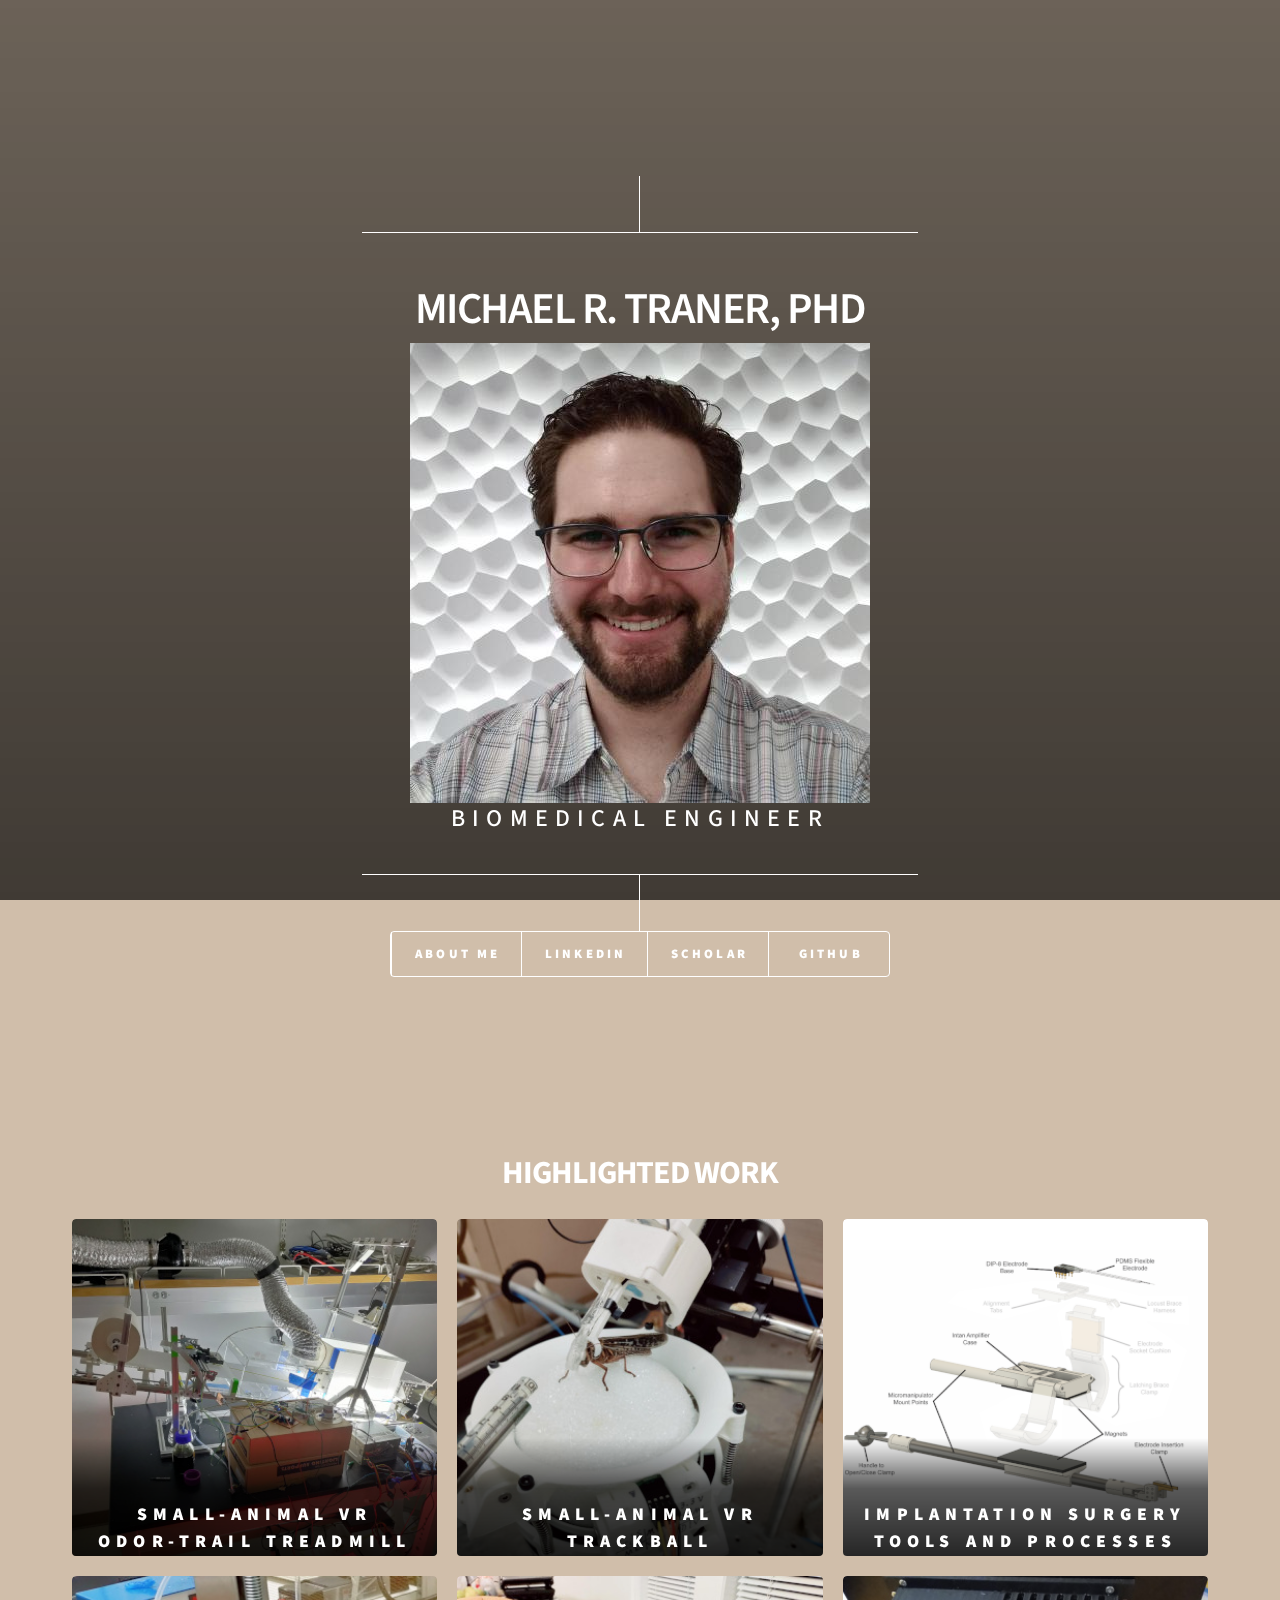
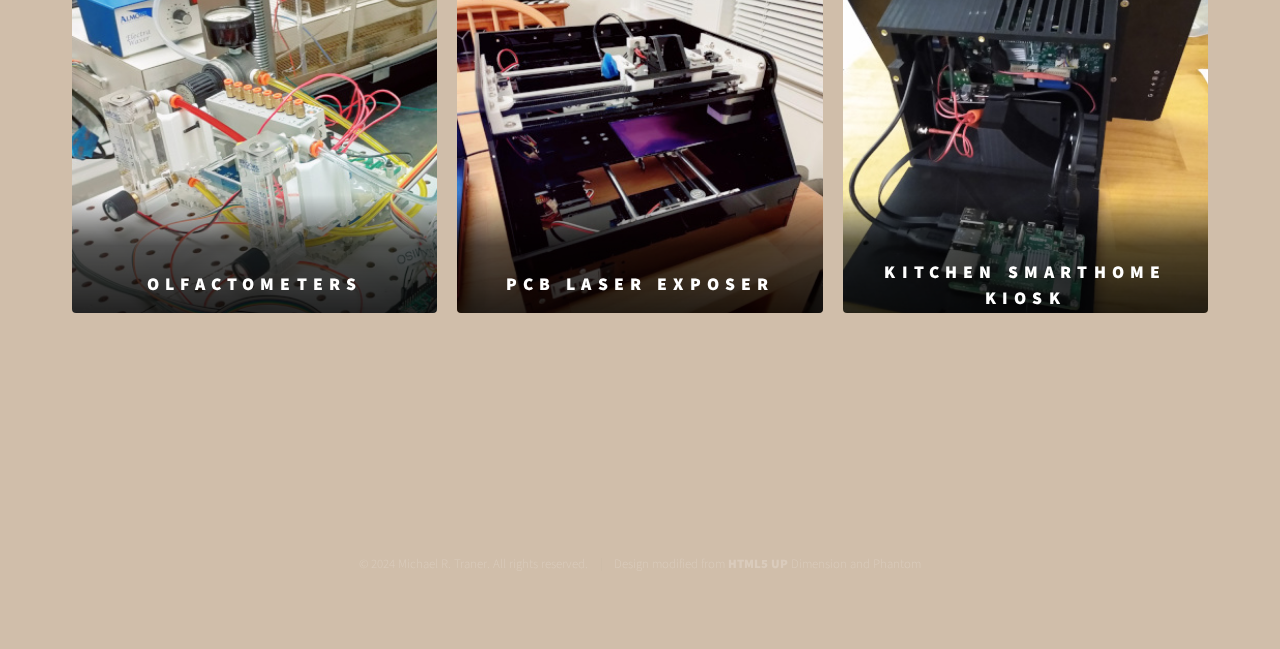
==== index.html @ 307f02fc "Rough Version of Main Site" ====
<!DOCTYPE HTML>
<!--
	Phantom by HTML5 UP
	html5up.net | @ajlkn
	Free for personal and commercial use under the CCA 3.0 license (html5up.net/license)
-->
<html>
	<head>
		<title>Michael R. Traner Portfolio</title>
		<meta charset="utf-8" />
		<meta name="viewport" content="width=device-width, initial-scale=1, user-scalable=no" />
		<link rel="stylesheet" href="assets/css/main.css" />
		<noscript><link rel="stylesheet" href="assets/css/noscript.css" /></noscript>
	</head>
	<body class="is-preload">
		<!-- Wrapper -->
			<div id="wrapper">

				<!-- Header -->
				<header id="header">
					<div class="inner">
					</div>
					<div class="content">
						<div class="inner">
							<h1>MICHAEL R. TRANER, PHD</h1>
							<img src="images/profPic.jpg" alt="" />
							<h5>BIOMEDICAL ENGINEER</h5>
						</div>
					</div>
					<nav>
						<ul>
							<li><a href="AboutMe.html"></b>About Me</a></li>
							<li><a href="https://www.linkedin.com/in/michaeltraner/">LinkedIn</a></li>
							<li><a href="https://scholar.google.com/citations?user=9Sqp7-YAAAAJ&hl=en">Scholar</a></li>
							<li><a href="https://github.com/tranermr">Github</a></li>
						</ul>
						
					</nav>
				</header>


				<!-- Main -->
					<div id="main">
						<div class="inner">

							<header>
								<h3>HIGHLIGHTED WORK</h3>
							</header>

							<section class="tiles">
								<article class="style1">
									<span class="image">
										<img src="images/treadmillIcon.jpg" alt="" />
									</span>
									<a href="generic.html">
										<h2>Small-Animal VR</h2><h2>Odor-Trail Treadmill</h2>
										<!-- <div class="content">
											<p>Sed nisl arcu euismod sit amet nisi lorem etiam dolor veroeros et feugiat.</p>
										</div> -->
									</a>
								</article>
								<article class="style1">
									<span class="image">
										<img src="images/trackballIcon.jpeg" alt="" />
									</span>
									<a href="generic.html">
										<h2>Small-Animal VR</h2><h2>Trackball</h2>
										<!-- <div class="content">
											<p>Sed nisl arcu euismod sit amet nisi lorem etiam dolor veroeros et feugiat.</p>
										</div> -->
									</a>
								</article>
								<article class="style1">
									<span class="image">
										<img src="images/minInvIcon.png" alt="" />
									</span>
									<a href="generic.html">
										<h2>Implantation Surgery Tools and Processes</h2>
										<!-- <div class="content">
											<p>Sed nisl arcu euismod sit amet nisi lorem etiam dolor veroeros et feugiat.</p>
										</div> -->
									</a>
								</article>
								<article class="style1">
									<span class="image">
										<img src="images/olfactIcon.jpg" alt="" />
									</span>
									<a href="generic.html">
										<h2>Olfactometers</h2>
										<h5> &nbsp </h5>
										<!-- <div class="content">
											<p>Sed nisl arcu euismod sit amet nisi lorem etiam dolor veroeros et feugiat.</p>
										</div> -->
									</a>
								</article>
								<article class="style1">
									<span class="image">
										<img src="images/laserExpIcon.jpeg" alt="" />
									</span>
									<a href="generic.html">
										<h2>PCB Laser Exposer</h2>
										<h5> &nbsp </h5>
										<!-- <div class="content">
											<p>Sed nisl arcu euismod sit amet nisi lorem etiam dolor veroeros et feugiat.</p>
										</div> -->
									</a>
								</article>
								<article class="style1">
									<span class="image">
										<img src="images/kioskIcon.jpg" alt="" />
									</span>
									<a href="generic.html">
										<h2>Kitchen Smarthome Kiosk</h2>
										<!-- <div class="content">
											<p>Sed nisl arcu euismod sit amet nisi lorem etiam dolor veroeros et feugiat.</p>
										</div> -->
									</a>
								</article>
							</section>
							
							<!-- <div class="content">
								<div class="inner">
									<h3>OTHER PROJECTS</h3>
								</div>
							</div>
							
							<section class="tiles">

								<article class="style1">
									<span class="image">
										<img src="images/pic07.jpg" alt="" />
									</span>
									<a href="generic.html">
										<h2>Ipsum</h2>
										<div class="content">
											<p>Sed nisl arcu euismod sit amet nisi lorem etiam dolor veroeros et feugiat.</p>
										</div>
									</a>
								</article>
								<article class="style1">
									<span class="image">
										<img src="images/pic08.jpg" alt="" />
									</span>
									<a href="generic.html">
										<h2>Dolor</h2>
										<div class="content">
											<p>Sed nisl arcu euismod sit amet nisi lorem etiam dolor veroeros et feugiat.</p>
										</div>
									</a>
								</article>
								<article class="style1">
									<span class="image">
										<img src="images/pic09.jpg" alt="" />
									</span>
									<a href="generic.html">
										<h2>Nullam</h2>
										<div class="content">
											<p>Sed nisl arcu euismod sit amet nisi lorem etiam dolor veroeros et feugiat.</p>
										</div>
									</a>
								</article>
								<article class="style1">
									<span class="image">
										<img src="images/pic10.jpg" alt="" />
									</span>
									<a href="generic.html">
										<h2>Ultricies</h2>
										<div class="content">
											<p>Sed nisl arcu euismod sit amet nisi lorem etiam dolor veroeros et feugiat.</p>
										</div>
									</a>
								</article>
								<article class="style1">
									<span class="image">
										<img src="images/pic11.jpg" alt="" />
									</span>
									<a href="generic.html">
										<h2>Dictum</h2>
										<div class="content">
											<p>Sed nisl arcu euismod sit amet nisi lorem etiam dolor veroeros et feugiat.</p>
										</div>
									</a>
								</article>
								<article class="style1">
									<span class="image">
										<img src="images/pic12.jpg" alt="" />
									</span>
									<a href="generic.html">
										<h2>Pretium</h2>
										<div class="content">
											<p>Sed nisl arcu euismod sit amet nisi lorem etiam dolor veroeros et feugiat.</p>
										</div>
									</a>
								</article>
							</section> -->
						</div>
					</div>

				<!-- Footer -->
					<footer id="footer">
						<div class="inner">
							<ul class="copyright">
								<li>&copy; 2024 Michael R. Traner. All rights reserved. </li><li>Design modified from <a href="http://html5up.net">HTML5 UP</a> Dimension and Phantom </li>
							</ul>
						</div>
					</footer>

			</div>
		
		<!-- BG -->
			<div id="bg"></div>

		<!-- Scripts -->
			<script src="assets/js/jquery.min.js"></script>
			<script src="assets/js/browser.min.js"></script>
			<script src="assets/js/breakpoints.min.js"></script>
			<script src="assets/js/util.js"></script>
			<script src="assets/js/main.js"></script>

	</body>
</html>
---- assets/css/main.css ----
@import url(fontawesome-all.min.css);
@import url("https://fonts.googleapis.com/css?family=Source+Sans+Pro:300,700,900");


/*
	Phantom by HTML5 UP
	html5up.net | @ajlkn
	Free for personal and commercial use under the CCA 3.0 license (html5up.net/license)
*/

html, body, div, span, applet, object,
iframe, h1, h2, h3, h4, h5, h6, p, blockquote,
pre, a, abbr, acronym, address, big, cite,
code, del, dfn, em, img, ins, kbd, q, s, samp,
small, strike, strong, sub, sup, tt, var, b,
u, i, center, dl, dt, dd, ol, ul, li, fieldset,
form, label, legend, table, caption, tbody,
tfoot, thead, tr, th, td, article, aside,
canvas, details, embed, figure, figcaption,
footer, header, hgroup, menu, nav, output, ruby,
section, summary, time, mark, audio, video {
	margin: 0;
	padding: 0;
	border: 0;
	font-size: 100%;
	font: inherit;
	vertical-align: baseline;}

article, aside, details, figcaption, figure,
footer, header, hgroup, menu, nav, section {
	display: block;}

body {
	line-height: 1;
}

ol, ul {
	list-style: none;
}

blockquote, q {
	quotes: none;
}

	blockquote:before, blockquote:after, q:before, q:after {
		content: '';
		content: none;
	}

table {
	border-collapse: collapse;
	border-spacing: 0;
}

body {
	-webkit-text-size-adjust: none;
}

mark {
	background-color: transparent;
	color: inherit;
}

input::-moz-focus-inner {
	border: 0;
	padding: 0;
}

input, select, textarea {
	-moz-appearance: none;
	-webkit-appearance: none;
	-ms-appearance: none;
	appearance: none;
}

/* Basic */

	@-ms-viewport {
		width: device-width;
	}

	body {
		-ms-overflow-style: scrollbar;
	}

	@media screen and (max-width: 480px) {

		html, body {
			min-width: 320px;
		}

	}

	html {
		box-sizing: border-box;
	}

	*, *:before, *:after {
		box-sizing: inherit;
	}

	body {
		/* background: #604a0a;  Select background color */
		background: #ab8b688f;  /* Select background color */
	}

		body.is-preload *, body.is-preload *:before, body.is-preload *:after {
			-moz-animation: none !important;
			-webkit-animation: none !important;
			-ms-animation: none !important;
			animation: none !important;
			-moz-transition: none !important;
			-webkit-transition: none !important;
			-ms-transition: none !important;
			transition: none !important;
		}

/* Type */

	body, input, select, textarea {
		color: #ffffff;
		font-family: "Source Sans Pro", Helvetica, sans-serif;
		font-size: 16pt;
		font-weight: 300;
		line-height: 1.75;
	}

		@media screen and (max-width: 1680px) {

			body, input, select, textarea {
				font-size: 14pt;
			}

		}

		@media screen and (max-width: 1280px) {

			body, input, select, textarea {
				font-size: 12pt;
			}

		}

	a {
		-moz-transition: border-bottom-color 0.2s ease, color 0.2s ease;
		-webkit-transition: border-bottom-color 0.2s ease, color 0.2s ease;
		-ms-transition: border-bottom-color 0.2s ease, color 0.2s ease;
		transition: border-bottom-color 0.2s ease, color 0.2s ease;
		text-decoration: none;
		color: #ffffff;
		border-bottom: dotted 1px rgba(255, 0, 0, 0);
		font-weight: 900;
	}

		a:hover {
			border-bottom-color: transparent;
			color: #ffffff !important;
		}

	strong, b {
		font-weight: 900;
	}

	em, i {
		font-style: italic;
	}

	p {
		margin: 0 0 2em 0;
	}

	h1 {
		font-size: 2.75em;
		font-weight: 600;
		line-height: 1.3;
		margin: 0 0 .1em 0;
		letter-spacing: -0.035em;
	}

		h1 a {
			color: #ffffff !important;
		}

		@media screen and (max-width: 736px) {

			h1 {
				font-size: 2em;
				margin: 0 0 1em 0;
			}

		}

		@media screen and (max-width: 360px) {

			h1 {
				font-size: 1.75em;
			}

		}



	h2 {
		font-weight: 900;
		line-height: 1.5;
		margin: 0 0 2em 0;
		text-transform: uppercase;
		letter-spacing: 0.35em;
		color: #ffffff !important;
	}

		h4 a, h5 a, h6 a {
			color: #ffffff !important;
		}

	h2 {
		font-size: 1.1em;
	}

	h3 {
		font-size: 2em;
		font-weight: 700;
		line-height: 1.3;
		margin: 1.5em 0 .75em 0;
		letter-spacing: -0.035em;
		text-align: center;
	}

	h4 {
		font-size: 2em;
		font-weight: 700;
		line-height: 1.3;
		margin: 0 0 .75em 0;
		letter-spacing: -0.035em;
		text-align: center;
	}

	h5 {
		font-weight: 500;
		line-height: 0.6;
		margin: 0 0 0em 0;
		text-transform: uppercase;
		letter-spacing: 0.30em;
		color: #ffffff !important;
		font-size: 1.5em;
		minimum-height: 
	}

	h6 {
		font-size: 0.8em;
		font-weight: 100;
		line-height: 1.5;
		margin: 0 0 2em 0;
		/* text-transform: uppercase; */
		letter-spacing: 0.35em;
		color: #ffffff52 !important;
	}

	@media screen and (max-width: 980px) {

		h1 br, h2 br, h3 br, h4 br, h5 br, h6 br {
			display: none;
		}


	}

	@media screen and (max-width: 736px) {

		h2 {
			font-size: 1em;
		}

		h3 {
			font-size: 1.2em;
		}

	}

	sub {
		font-size: 0.8em;
		position: relative;
		top: 0.5em;
	}

	sup {
		font-size: 0.8em;
		position: relative;
		top: -0.5em;
	}

	blockquote {
		border-left: solid 4px #ff0000;
		font-style: italic;
		margin: 0 0 2em 0;
		padding: 0.5em 0 0.5em 2em;
	}

	code {
		background: rgb(255, 0, 0);
		border-radius: 4px;
		border: solid 1px #ff0000;
		font-family: "Courier New", monospace;
		font-size: 0.9em;
		margin: 0 0.25em;
		padding: 0.25em 0.65em;
	}

	pre {
		-webkit-overflow-scrolling: touch;
		font-family: "Courier New", monospace;
		font-size: 0.9em;
		margin: 0 0 2em 0;
	}

		pre code {
			display: block;
			line-height: 1.75;
			padding: 1em 1.5em;
			overflow-x: auto;
		}

	hr {
		border: 0;
		border-bottom: solid 1px #ff0000;
		margin: 2em 0;
	}

		hr.major {
			margin: 3em 0;
		}

	.align-left {
		text-align: left;
	}

	.align-center {
		text-align: center;
	}

	.align-right {
		text-align: right;
	}

/* Row */

	.row {
		display: flex;
		flex-wrap: wrap;
		box-sizing: border-box;
		align-items: stretch;
	}

		.row > * {
			box-sizing: border-box;
		}

		.row.gtr-uniform > * > :last-child {
			margin-bottom: 0;
		}

		.row.aln-left {
			justify-content: flex-start;
		}

		.row.aln-center {
			justify-content: center;
		}

		.row.aln-right {
			justify-content: flex-end;
		}

		.row.aln-top {
			align-items: flex-start;
		}

		.row.aln-middle {
			align-items: center;
		}

		.row.aln-bottom {
			align-items: flex-end;
		}

		.row > .imp {
			order: -1;
		}

		.row > .col-1 {
			width: 8.33333%;
		}

		.row > .off-1 {
			margin-left: 8.33333%;
		}

		.row > .col-2 {
			width: 16.66667%;
		}

		.row > .off-2 {
			margin-left: 16.66667%;
		}

		.row > .col-3 {
			width: 25%;
		}

		.row > .off-3 {
			margin-left: 25%;
		}

		.row > .col-4 {
			width: 33.33333%;
		}

		.row > .off-4 {
			margin-left: 33.33333%;
		}

		.row > .col-5 {
			width: 41.66667%;
		}

		.row > .off-5 {
			margin-left: 41.66667%;
		}

		.row > .col-6 {
			width: 50%;
		}

		.row > .off-6 {
			margin-left: 50%;
		}

		.row > .col-7 {
			width: 58.33333%;
		}

		.row > .off-7 {
			margin-left: 58.33333%;
		}

		.row > .col-8 {
			width: 66.66667%;
		}

		.row > .off-8 {
			margin-left: 66.66667%;
		}

		.row > .col-9 {
			width: 75%;
		}

		.row > .off-9 {
			margin-left: 75%;
		}

		.row > .col-10 {
			width: 83.33333%;
		}

		.row > .off-10 {
			margin-left: 83.33333%;
		}

		.row > .col-11 {
			width: 91.66667%;
		}

		.row > .off-11 {
			margin-left: 91.66667%;
		}

		.row > .col-12 {
			width: 100%;
		}

		.row > .off-12 {
			margin-left: 100%;
		}

		.row.gtr-0 {
			margin-top: 0;
			margin-left: 0em;
		}

			.row.gtr-0 > * {
				padding: 0 0 0 0em;
			}

			.row.gtr-0.gtr-uniform {
				margin-top: 0em;
			}

				.row.gtr-0.gtr-uniform > * {
					padding-top: 0em;
				}

		.row.gtr-25 {
			margin-top: 0;
			margin-left: -0.5em;
		}

			.row.gtr-25 > * {
				padding: 0 0 0 0.5em;
			}

			.row.gtr-25.gtr-uniform {
				margin-top: -0.5em;
			}

				.row.gtr-25.gtr-uniform > * {
					padding-top: 0.5em;
				}

		.row.gtr-50 {
			margin-top: 0;
			margin-left: -1em;
		}

			.row.gtr-50 > * {
				padding: 0 0 0 1em;
			}

			.row.gtr-50.gtr-uniform {
				margin-top: -1em;
			}

				.row.gtr-50.gtr-uniform > * {
					padding-top: 1em;
				}

		.row {
			margin-top: 0;
			margin-left: -2em;
		}

			.row > * {
				padding: 0 0 0 2em;
			}

			.row.gtr-uniform {
				margin-top: -2em;
			}

				.row.gtr-uniform > * {
					padding-top: 2em;
				}

		.row.gtr-150 {
			margin-top: 0;
			margin-left: -3em;
		}

			.row.gtr-150 > * {
				padding: 0 0 0 3em;
			}

			.row.gtr-150.gtr-uniform {
				margin-top: -3em;
			}

				.row.gtr-150.gtr-uniform > * {
					padding-top: 3em;
				}

		.row.gtr-200 {
			margin-top: 0;
			margin-left: -4em;
		}

			.row.gtr-200 > * {
				padding: 0 0 0 4em;
			}

			.row.gtr-200.gtr-uniform {
				margin-top: -4em;
			}

				.row.gtr-200.gtr-uniform > * {
					padding-top: 4em;
				}

		@media screen and (max-width: 1680px) {

			.row {
				display: flex;
				flex-wrap: wrap;
				box-sizing: border-box;
				align-items: stretch;
			}

				.row > * {
					box-sizing: border-box;
				}

				.row.gtr-uniform > * > :last-child {
					margin-bottom: 0;
				}

				.row.aln-left {
					justify-content: flex-start;
				}

				.row.aln-center {
					justify-content: center;
				}

				.row.aln-right {
					justify-content: flex-end;
				}

				.row.aln-top {
					align-items: flex-start;
				}

				.row.aln-middle {
					align-items: center;
				}

				.row.aln-bottom {
					align-items: flex-end;
				}

				.row > .imp-xlarge {
					order: -1;
				}

				.row > .col-1-xlarge {
					width: 8.33333%;
				}

				.row > .off-1-xlarge {
					margin-left: 8.33333%;
				}

				.row > .col-2-xlarge {
					width: 16.66667%;
				}

				.row > .off-2-xlarge {
					margin-left: 16.66667%;
				}

				.row > .col-3-xlarge {
					width: 25%;
				}

				.row > .off-3-xlarge {
					margin-left: 25%;
				}

				.row > .col-4-xlarge {
					width: 33.33333%;
				}

				.row > .off-4-xlarge {
					margin-left: 33.33333%;
				}

				.row > .col-5-xlarge {
					width: 41.66667%;
				}

				.row > .off-5-xlarge {
					margin-left: 41.66667%;
				}

				.row > .col-6-xlarge {
					width: 50%;
				}

				.row > .off-6-xlarge {
					margin-left: 50%;
				}

				.row > .col-7-xlarge {
					width: 58.33333%;
				}

				.row > .off-7-xlarge {
					margin-left: 58.33333%;
				}

				.row > .col-8-xlarge {
					width: 66.66667%;
				}

				.row > .off-8-xlarge {
					margin-left: 66.66667%;
				}

				.row > .col-9-xlarge {
					width: 75%;
				}

				.row > .off-9-xlarge {
					margin-left: 75%;
				}

				.row > .col-10-xlarge {
					width: 83.33333%;
				}

				.row > .off-10-xlarge {
					margin-left: 83.33333%;
				}

				.row > .col-11-xlarge {
					width: 91.66667%;
				}

				.row > .off-11-xlarge {
					margin-left: 91.66667%;
				}

				.row > .col-12-xlarge {
					width: 100%;
				}

				.row > .off-12-xlarge {
					margin-left: 100%;
				}

				.row.gtr-0 {
					margin-top: 0;
					margin-left: 0em;
				}

					.row.gtr-0 > * {
						padding: 0 0 0 0em;
					}

					.row.gtr-0.gtr-uniform {
						margin-top: 0em;
					}

						.row.gtr-0.gtr-uniform > * {
							padding-top: 0em;
						}

				.row.gtr-25 {
					margin-top: 0;
					margin-left: -0.5em;
				}

					.row.gtr-25 > * {
						padding: 0 0 0 0.5em;
					}

					.row.gtr-25.gtr-uniform {
						margin-top: -0.5em;
					}

						.row.gtr-25.gtr-uniform > * {
							padding-top: 0.5em;
						}

				.row.gtr-50 {
					margin-top: 0;
					margin-left: -1em;
				}

					.row.gtr-50 > * {
						padding: 0 0 0 1em;
					}

					.row.gtr-50.gtr-uniform {
						margin-top: -1em;
					}

						.row.gtr-50.gtr-uniform > * {
							padding-top: 1em;
						}

				.row {
					margin-top: 0;
					margin-left: -2em;
				}

					.row > * {
						padding: 0 0 0 2em;
					}

					.row.gtr-uniform {
						margin-top: -2em;
					}

						.row.gtr-uniform > * {
							padding-top: 2em;
						}

				.row.gtr-150 {
					margin-top: 0;
					margin-left: -3em;
				}

					.row.gtr-150 > * {
						padding: 0 0 0 3em;
					}

					.row.gtr-150.gtr-uniform {
						margin-top: -3em;
					}

						.row.gtr-150.gtr-uniform > * {
							padding-top: 3em;
						}

				.row.gtr-200 {
					margin-top: 0;
					margin-left: -4em;
				}

					.row.gtr-200 > * {
						padding: 0 0 0 4em;
					}

					.row.gtr-200.gtr-uniform {
						margin-top: -4em;
					}

						.row.gtr-200.gtr-uniform > * {
							padding-top: 4em;
						}

		}

		@media screen and (max-width: 1280px) {

			.row {
				display: flex;
				flex-wrap: wrap;
				box-sizing: border-box;
				align-items: stretch;
			}

				.row > * {
					box-sizing: border-box;
				}

				.row.gtr-uniform > * > :last-child {
					margin-bottom: 0;
				}

				.row.aln-left {
					justify-content: flex-start;
				}

				.row.aln-center {
					justify-content: center;
				}

				.row.aln-right {
					justify-content: flex-end;
				}

				.row.aln-top {
					align-items: flex-start;
				}

				.row.aln-middle {
					align-items: center;
				}

				.row.aln-bottom {
					align-items: flex-end;
				}

				.row > .imp-large {
					order: -1;
				}

				.row > .col-1-large {
					width: 8.33333%;
				}

				.row > .off-1-large {
					margin-left: 8.33333%;
				}

				.row > .col-2-large {
					width: 16.66667%;
				}

				.row > .off-2-large {
					margin-left: 16.66667%;
				}

				.row > .col-3-large {
					width: 25%;
				}

				.row > .off-3-large {
					margin-left: 25%;
				}

				.row > .col-4-large {
					width: 33.33333%;
				}

				.row > .off-4-large {
					margin-left: 33.33333%;
				}

				.row > .col-5-large {
					width: 41.66667%;
				}

				.row > .off-5-large {
					margin-left: 41.66667%;
				}

				.row > .col-6-large {
					width: 50%;
				}

				.row > .off-6-large {
					margin-left: 50%;
				}

				.row > .col-7-large {
					width: 58.33333%;
				}

				.row > .off-7-large {
					margin-left: 58.33333%;
				}

				.row > .col-8-large {
					width: 66.66667%;
				}

				.row > .off-8-large {
					margin-left: 66.66667%;
				}

				.row > .col-9-large {
					width: 75%;
				}

				.row > .off-9-large {
					margin-left: 75%;
				}

				.row > .col-10-large {
					width: 83.33333%;
				}

				.row > .off-10-large {
					margin-left: 83.33333%;
				}

				.row > .col-11-large {
					width: 91.66667%;
				}

				.row > .off-11-large {
					margin-left: 91.66667%;
				}

				.row > .col-12-large {
					width: 100%;
				}

				.row > .off-12-large {
					margin-left: 100%;
				}

				.row.gtr-0 {
					margin-top: 0;
					margin-left: 0em;
				}

					.row.gtr-0 > * {
						padding: 0 0 0 0em;
					}

					.row.gtr-0.gtr-uniform {
						margin-top: 0em;
					}

						.row.gtr-0.gtr-uniform > * {
							padding-top: 0em;
						}

				.row.gtr-25 {
					margin-top: 0;
					margin-left: -0.5em;
				}

					.row.gtr-25 > * {
						padding: 0 0 0 0.5em;
					}

					.row.gtr-25.gtr-uniform {
						margin-top: -0.5em;
					}

						.row.gtr-25.gtr-uniform > * {
							padding-top: 0.5em;
						}

				.row.gtr-50 {
					margin-top: 0;
					margin-left: -1em;
				}

					.row.gtr-50 > * {
						padding: 0 0 0 1em;
					}

					.row.gtr-50.gtr-uniform {
						margin-top: -1em;
					}

						.row.gtr-50.gtr-uniform > * {
							padding-top: 1em;
						}

				.row {
					margin-top: 0;
					margin-left: -2em;
				}

					.row > * {
						padding: 0 0 0 2em;
					}

					.row.gtr-uniform {
						margin-top: -2em;
					}

						.row.gtr-uniform > * {
							padding-top: 2em;
						}

				.row.gtr-150 {
					margin-top: 0;
					margin-left: -3em;
				}

					.row.gtr-150 > * {
						padding: 0 0 0 3em;
					}

					.row.gtr-150.gtr-uniform {
						margin-top: -3em;
					}

						.row.gtr-150.gtr-uniform > * {
							padding-top: 3em;
						}

				.row.gtr-200 {
					margin-top: 0;
					margin-left: -4em;
				}

					.row.gtr-200 > * {
						padding: 0 0 0 4em;
					}

					.row.gtr-200.gtr-uniform {
						margin-top: -4em;
					}

						.row.gtr-200.gtr-uniform > * {
							padding-top: 4em;
						}

		}

		@media screen and (max-width: 980px) {

			.row {
				display: flex;
				flex-wrap: wrap;
				box-sizing: border-box;
				align-items: stretch;
			}

				.row > * {
					box-sizing: border-box;
				}

				.row.gtr-uniform > * > :last-child {
					margin-bottom: 0;
				}

				.row.aln-left {
					justify-content: flex-start;
				}

				.row.aln-center {
					justify-content: center;
				}

				.row.aln-right {
					justify-content: flex-end;
				}

				.row.aln-top {
					align-items: flex-start;
				}

				.row.aln-middle {
					align-items: center;
				}

				.row.aln-bottom {
					align-items: flex-end;
				}

				.row > .imp-medium {
					order: -1;
				}

				.row > .col-1-medium {
					width: 8.33333%;
				}

				.row > .off-1-medium {
					margin-left: 8.33333%;
				}

				.row > .col-2-medium {
					width: 16.66667%;
				}

				.row > .off-2-medium {
					margin-left: 16.66667%;
				}

				.row > .col-3-medium {
					width: 25%;
				}

				.row > .off-3-medium {
					margin-left: 25%;
				}

				.row > .col-4-medium {
					width: 33.33333%;
				}

				.row > .off-4-medium {
					margin-left: 33.33333%;
				}

				.row > .col-5-medium {
					width: 41.66667%;
				}

				.row > .off-5-medium {
					margin-left: 41.66667%;
				}

				.row > .col-6-medium {
					width: 50%;
				}

				.row > .off-6-medium {
					margin-left: 50%;
				}

				.row > .col-7-medium {
					width: 58.33333%;
				}

				.row > .off-7-medium {
					margin-left: 58.33333%;
				}

				.row > .col-8-medium {
					width: 66.66667%;
				}

				.row > .off-8-medium {
					margin-left: 66.66667%;
				}

				.row > .col-9-medium {
					width: 75%;
				}

				.row > .off-9-medium {
					margin-left: 75%;
				}

				.row > .col-10-medium {
					width: 83.33333%;
				}

				.row > .off-10-medium {
					margin-left: 83.33333%;
				}

				.row > .col-11-medium {
					width: 91.66667%;
				}

				.row > .off-11-medium {
					margin-left: 91.66667%;
				}

				.row > .col-12-medium {
					width: 100%;
				}

				.row > .off-12-medium {
					margin-left: 100%;
				}

				.row.gtr-0 {
					margin-top: 0;
					margin-left: 0em;
				}

					.row.gtr-0 > * {
						padding: 0 0 0 0em;
					}

					.row.gtr-0.gtr-uniform {
						margin-top: 0em;
					}

						.row.gtr-0.gtr-uniform > * {
							padding-top: 0em;
						}

				.row.gtr-25 {
					margin-top: 0;
					margin-left: -0.375em;
				}

					.row.gtr-25 > * {
						padding: 0 0 0 0.375em;
					}

					.row.gtr-25.gtr-uniform {
						margin-top: -0.375em;
					}

						.row.gtr-25.gtr-uniform > * {
							padding-top: 0.375em;
						}

				.row.gtr-50 {
					margin-top: 0;
					margin-left: -0.75em;
				}

					.row.gtr-50 > * {
						padding: 0 0 0 0.75em;
					}

					.row.gtr-50.gtr-uniform {
						margin-top: -0.75em;
					}

						.row.gtr-50.gtr-uniform > * {
							padding-top: 0.75em;
						}

				.row {
					margin-top: 0;
					margin-left: -1.5em;
				}

					.row > * {
						padding: 0 0 0 1.5em;
					}

					.row.gtr-uniform {
						margin-top: -1.5em;
					}

						.row.gtr-uniform > * {
							padding-top: 1.5em;
						}

				.row.gtr-150 {
					margin-top: 0;
					margin-left: -2.25em;
				}

					.row.gtr-150 > * {
						padding: 0 0 0 2.25em;
					}

					.row.gtr-150.gtr-uniform {
						margin-top: -2.25em;
					}

						.row.gtr-150.gtr-uniform > * {
							padding-top: 2.25em;
						}

				.row.gtr-200 {
					margin-top: 0;
					margin-left: -3em;
				}

					.row.gtr-200 > * {
						padding: 0 0 0 3em;
					}

					.row.gtr-200.gtr-uniform {
						margin-top: -3em;
					}

						.row.gtr-200.gtr-uniform > * {
							padding-top: 3em;
						}

		}

		@media screen and (max-width: 736px) {

			.row {
				display: flex;
				flex-wrap: wrap;
				box-sizing: border-box;
				align-items: stretch;
			}

				.row > * {
					box-sizing: border-box;
				}

				.row.gtr-uniform > * > :last-child {
					margin-bottom: 0;
				}

				.row.aln-left {
					justify-content: flex-start;
				}

				.row.aln-center {
					justify-content: center;
				}

				.row.aln-right {
					justify-content: flex-end;
				}

				.row.aln-top {
					align-items: flex-start;
				}

				.row.aln-middle {
					align-items: center;
				}

				.row.aln-bottom {
					align-items: flex-end;
				}

				.row > .imp-small {
					order: -1;
				}

				.row > .col-1-small {
					width: 8.33333%;
				}

				.row > .off-1-small {
					margin-left: 8.33333%;
				}

				.row > .col-2-small {
					width: 16.66667%;
				}

				.row > .off-2-small {
					margin-left: 16.66667%;
				}

				.row > .col-3-small {
					width: 25%;
				}

				.row > .off-3-small {
					margin-left: 25%;
				}

				.row > .col-4-small {
					width: 33.33333%;
				}

				.row > .off-4-small {
					margin-left: 33.33333%;
				}

				.row > .col-5-small {
					width: 41.66667%;
				}

				.row > .off-5-small {
					margin-left: 41.66667%;
				}

				.row > .col-6-small {
					width: 50%;
				}

				.row > .off-6-small {
					margin-left: 50%;
				}

				.row > .col-7-small {
					width: 58.33333%;
				}

				.row > .off-7-small {
					margin-left: 58.33333%;
				}

				.row > .col-8-small {
					width: 66.66667%;
				}

				.row > .off-8-small {
					margin-left: 66.66667%;
				}

				.row > .col-9-small {
					width: 75%;
				}

				.row > .off-9-small {
					margin-left: 75%;
				}

				.row > .col-10-small {
					width: 83.33333%;
				}

				.row > .off-10-small {
					margin-left: 83.33333%;
				}

				.row > .col-11-small {
					width: 91.66667%;
				}

				.row > .off-11-small {
					margin-left: 91.66667%;
				}

				.row > .col-12-small {
					width: 100%;
				}

				.row > .off-12-small {
					margin-left: 100%;
				}

				.row.gtr-0 {
					margin-top: 0;
					margin-left: 0em;
				}

					.row.gtr-0 > * {
						padding: 0 0 0 0em;
					}

					.row.gtr-0.gtr-uniform {
						margin-top: 0em;
					}

						.row.gtr-0.gtr-uniform > * {
							padding-top: 0em;
						}

				.row.gtr-25 {
					margin-top: 0;
					margin-left: -0.25em;
				}

					.row.gtr-25 > * {
						padding: 0 0 0 0.25em;
					}

					.row.gtr-25.gtr-uniform {
						margin-top: -0.25em;
					}

						.row.gtr-25.gtr-uniform > * {
							padding-top: 0.25em;
						}

				.row.gtr-50 {
					margin-top: 0;
					margin-left: -0.5em;
				}

					.row.gtr-50 > * {
						padding: 0 0 0 0.5em;
					}

					.row.gtr-50.gtr-uniform {
						margin-top: -0.5em;
					}

						.row.gtr-50.gtr-uniform > * {
							padding-top: 0.5em;
						}

				.row {
					margin-top: 0;
					margin-left: -1em;
				}

					.row > * {
						padding: 0 0 0 1em;
					}

					.row.gtr-uniform {
						margin-top: -1em;
					}

						.row.gtr-uniform > * {
							padding-top: 1em;
						}

				.row.gtr-150 {
					margin-top: 0;
					margin-left: -1.5em;
				}

					.row.gtr-150 > * {
						padding: 0 0 0 1.5em;
					}

					.row.gtr-150.gtr-uniform {
						margin-top: -1.5em;
					}

						.row.gtr-150.gtr-uniform > * {
							padding-top: 1.5em;
						}

				.row.gtr-200 {
					margin-top: 0;
					margin-left: -2em;
				}

					.row.gtr-200 > * {
						padding: 0 0 0 2em;
					}

					.row.gtr-200.gtr-uniform {
						margin-top: -2em;
					}

						.row.gtr-200.gtr-uniform > * {
							padding-top: 2em;
						}

		}

		@media screen and (max-width: 480px) {

			.row {
				display: flex;
				flex-wrap: wrap;
				box-sizing: border-box;
				align-items: stretch;
			}

				.row > * {
					box-sizing: border-box;
				}

				.row.gtr-uniform > * > :last-child {
					margin-bottom: 0;
				}

				.row.aln-left {
					justify-content: flex-start;
				}

				.row.aln-center {
					justify-content: center;
				}

				.row.aln-right {
					justify-content: flex-end;
				}

				.row.aln-top {
					align-items: flex-start;
				}

				.row.aln-middle {
					align-items: center;
				}

				.row.aln-bottom {
					align-items: flex-end;
				}

				.row > .imp-xsmall {
					order: -1;
				}

				.row > .col-1-xsmall {
					width: 8.33333%;
				}

				.row > .off-1-xsmall {
					margin-left: 8.33333%;
				}

				.row > .col-2-xsmall {
					width: 16.66667%;
				}

				.row > .off-2-xsmall {
					margin-left: 16.66667%;
				}

				.row > .col-3-xsmall {
					width: 25%;
				}

				.row > .off-3-xsmall {
					margin-left: 25%;
				}

				.row > .col-4-xsmall {
					width: 33.33333%;
				}

				.row > .off-4-xsmall {
					margin-left: 33.33333%;
				}

				.row > .col-5-xsmall {
					width: 41.66667%;
				}

				.row > .off-5-xsmall {
					margin-left: 41.66667%;
				}

				.row > .col-6-xsmall {
					width: 50%;
				}

				.row > .off-6-xsmall {
					margin-left: 50%;
				}

				.row > .col-7-xsmall {
					width: 58.33333%;
				}

				.row > .off-7-xsmall {
					margin-left: 58.33333%;
				}

				.row > .col-8-xsmall {
					width: 66.66667%;
				}

				.row > .off-8-xsmall {
					margin-left: 66.66667%;
				}

				.row > .col-9-xsmall {
					width: 75%;
				}

				.row > .off-9-xsmall {
					margin-left: 75%;
				}

				.row > .col-10-xsmall {
					width: 83.33333%;
				}

				.row > .off-10-xsmall {
					margin-left: 83.33333%;
				}

				.row > .col-11-xsmall {
					width: 91.66667%;
				}

				.row > .off-11-xsmall {
					margin-left: 91.66667%;
				}

				.row > .col-12-xsmall {
					width: 100%;
				}

				.row > .off-12-xsmall {
					margin-left: 100%;
				}

				.row.gtr-0 {
					margin-top: 0;
					margin-left: 0em;
				}

					.row.gtr-0 > * {
						padding: 0 0 0 0em;
					}

					.row.gtr-0.gtr-uniform {
						margin-top: 0em;
					}

						.row.gtr-0.gtr-uniform > * {
							padding-top: 0em;
						}

				.row.gtr-25 {
					margin-top: 0;
					margin-left: -0.25em;
				}

					.row.gtr-25 > * {
						padding: 0 0 0 0.25em;
					}

					.row.gtr-25.gtr-uniform {
						margin-top: -0.25em;
					}

						.row.gtr-25.gtr-uniform > * {
							padding-top: 0.25em;
						}

				.row.gtr-50 {
					margin-top: 0;
					margin-left: -0.5em;
				}

					.row.gtr-50 > * {
						padding: 0 0 0 0.5em;
					}

					.row.gtr-50.gtr-uniform {
						margin-top: -0.5em;
					}

						.row.gtr-50.gtr-uniform > * {
							padding-top: 0.5em;
						}

				.row {
					margin-top: 0;
					margin-left: -1em;
				}

					.row > * {
						padding: 0 0 0 1em;
					}

					.row.gtr-uniform {
						margin-top: -1em;
					}

						.row.gtr-uniform > * {
							padding-top: 1em;
						}

				.row.gtr-150 {
					margin-top: 0;
					margin-left: -1.5em;
				}

					.row.gtr-150 > * {
						padding: 0 0 0 1.5em;
					}

					.row.gtr-150.gtr-uniform {
						margin-top: -1.5em;
					}

						.row.gtr-150.gtr-uniform > * {
							padding-top: 1.5em;
						}

				.row.gtr-200 {
					margin-top: 0;
					margin-left: -2em;
				}

					.row.gtr-200 > * {
						padding: 0 0 0 2em;
					}

					.row.gtr-200.gtr-uniform {
						margin-top: -2em;
					}

						.row.gtr-200.gtr-uniform > * {
							padding-top: 2em;
						}

		}

/* Section/Article */

	section.special, article.special {
		text-align: center;
	}

	header p {
		margin-top: -1em;
	}

	@media screen and (max-width: 736px) {

		header p {
			margin-top: 0;
		}

	}

/* Icon */

	.icon {
		text-decoration: none;
		border-bottom: none;
		position: relative;
	}

		.icon:before {
			-moz-osx-font-smoothing: grayscale;
			-webkit-font-smoothing: antialiased;
			display: inline-block;
			font-style: normal;
			font-variant: normal;
			text-rendering: auto;
			line-height: 1;
			text-transform: none !important;
			font-family: 'Font Awesome 5 Free';
			font-weight: 400;
		}

		.icon > .label {
			display: none;
		}

		.icon:before {
			line-height: inherit;
		}

		.icon.solid:before {
			font-weight: 900;
		}

		.icon.brands:before {
			font-family: 'Font Awesome 5 Brands';
		}

		.icon.style2 {
			-moz-transition: background-color 0.2s ease-in-out, color 0.2s ease-in-out, border-color 0.2s ease-in-out;
			-webkit-transition: background-color 0.2s ease-in-out, color 0.2s ease-in-out, border-color 0.2s ease-in-out;
			-ms-transition: background-color 0.2s ease-in-out, color 0.2s ease-in-out, border-color 0.2s ease-in-out;
			transition: background-color 0.2s ease-in-out, color 0.2s ease-in-out, border-color 0.2s ease-in-out;
			background-color: transparent;
			border: solid 1px #c9c9c9;
			border-radius: 4px;
			width: 2.65em;
			height: 2.65em;
			display: inline-block;
			text-align: center;
			line-height: 2.65em;
			color: inherit;
		}

			.icon.style2:before {
				font-size: 1.1em;
			}

			.icon.style2:hover {
				color: #f2849e;
				border-color: #f2849e;
			}

			.icon.style2:active {
				background-color: rgba(242, 132, 158, 0.1);
			}

/* List */

	ol {
		list-style: decimal;
		margin: 0 0 2em 0;
		padding-left: 1.25em;
	}

		ol li {
			padding-left: 0.25em;
		}

	ul {
		list-style: disc;
		margin: 0 0 2em 0;
		padding-left: 1em;
	}

		ul li {
			padding-left: 0.5em;
		}

		ul.alt {
			list-style: none;
			padding-left: 0;
		}

			ul.alt li {
				border-top: solid 1px #c9c9c9;
				padding: 0.5em 0;
			}

				ul.alt li:first-child {
					border-top: 0;
					padding-top: 0;
				}

	dl {
		margin: 0 0 2em 0;
	}

		dl dt {
			display: block;
			font-weight: 500;
			margin: 0 0 1em 0;
		}

		dl dd {
			margin-left: 2em;
		}

/* Actions */

	ul.actions {
		display: -moz-flex;
		display: -webkit-flex;
		display: -ms-flex;
		display: flex;
		cursor: default;
		list-style: none;
		margin-left: -1em;
		padding-left: 0;
	}

		ul.actions li {
			padding: 0 0 0 1em;
			vertical-align: middle;
		}

		ul.actions.special {
			-moz-justify-content: center;
			-webkit-justify-content: center;
			-ms-justify-content: center;
			justify-content: center;
			width: 100%;
			margin-left: 0;
		}

			ul.actions.special li:first-child {
				padding-left: 0;
			}

		ul.actions.stacked {
			-moz-flex-direction: column;
			-webkit-flex-direction: column;
			-ms-flex-direction: column;
			flex-direction: column;
			margin-left: 0;
		}

			ul.actions.stacked li {
				padding: 1.3em 0 0 0;
			}

				ul.actions.stacked li:first-child {
					padding-top: 0;
				}

		ul.actions.fit {
			width: calc(100% + 1em);
		}

			ul.actions.fit li {
				-moz-flex-grow: 1;
				-webkit-flex-grow: 1;
				-ms-flex-grow: 1;
				flex-grow: 1;
				-moz-flex-shrink: 1;
				-webkit-flex-shrink: 1;
				-ms-flex-shrink: 1;
				flex-shrink: 1;
				width: 100%;
			}

				ul.actions.fit li > * {
					width: 100%;
				}

			ul.actions.fit.stacked {
				width: 100%;
			}

		@media screen and (max-width: 480px) {

			ul.actions:not(.fixed) {
				-moz-flex-direction: column;
				-webkit-flex-direction: column;
				-ms-flex-direction: column;
				flex-direction: column;
				margin-left: 0;
				width: 100% !important;
			}

				ul.actions:not(.fixed) li {
					-moz-flex-grow: 1;
					-webkit-flex-grow: 1;
					-ms-flex-grow: 1;
					flex-grow: 1;
					-moz-flex-shrink: 1;
					-webkit-flex-shrink: 1;
					-ms-flex-shrink: 1;
					flex-shrink: 1;
					padding: 1em 0 0 0;
					text-align: center;
					width: 100%;
				}

					ul.actions:not(.fixed) li > * {
						width: 100%;
					}

					ul.actions:not(.fixed) li:first-child {
						padding-top: 0;
					}

					ul.actions:not(.fixed) li input[type="submit"],
					ul.actions:not(.fixed) li input[type="reset"],
					ul.actions:not(.fixed) li input[type="button"],
					ul.actions:not(.fixed) li button,
					ul.actions:not(.fixed) li .button {
						width: 100%;
					}

						ul.actions:not(.fixed) li input[type="submit"].icon:before,
						ul.actions:not(.fixed) li input[type="reset"].icon:before,
						ul.actions:not(.fixed) li input[type="button"].icon:before,
						ul.actions:not(.fixed) li button.icon:before,
						ul.actions:not(.fixed) li .button.icon:before {
							margin-left: -0.5rem;
						}

		}

/* Icons */

	ul.icons {
		cursor: default;
		list-style: none;
		padding-left: 0;
		margin: -1em 0 2em -1em;
	}

		ul.icons li {
			display: inline-block;
			padding: 1em 0 0 1em;
		}

/* Form */

	form {
		margin: 0 0 2em 0;
		overflow-x: hidden;
	}

		form > :last-child {
			margin-bottom: 0;
		}

		form > .fields {
			display: -moz-flex;
			display: -webkit-flex;
			display: -ms-flex;
			display: flex;
			-moz-flex-wrap: wrap;
			-webkit-flex-wrap: wrap;
			-ms-flex-wrap: wrap;
			flex-wrap: wrap;
			width: calc(100% + 3em);
			margin: -1.5em 0 2em -1.5em;
		}

			form > .fields > .field {
				-moz-flex-grow: 0;
				-webkit-flex-grow: 0;
				-ms-flex-grow: 0;
				flex-grow: 0;
				-moz-flex-shrink: 0;
				-webkit-flex-shrink: 0;
				-ms-flex-shrink: 0;
				flex-shrink: 0;
				padding: 1.5em 0 0 1.5em;
				width: calc(100% - 1.5em);
			}

				form > .fields > .field.half {
					width: calc(50% - 0.75em);
				}

				form > .fields > .field.third {
					width: calc(100%/3 - 0.5em);
				}

				form > .fields > .field.quarter {
					width: calc(25% - 0.375em);
				}

		@media screen and (max-width: 480px) {

			form > .fields {
				width: calc(100% + 3em);
				margin: -1.5em 0 2em -1.5em;
			}

				form > .fields > .field {
					padding: 1.5em 0 0 1.5em;
					width: calc(100% - 1.5em);
				}

					form > .fields > .field.half {
						width: calc(100% - 1.5em);
					}

					form > .fields > .field.third {
						width: calc(100% - 1.5em);
					}

					form > .fields > .field.quarter {
						width: calc(100% - 1.5em);
					}

		}

	label {
		display: block;
		font-size: 0.9em;
		font-weight: 900;
		margin: 0 0 1em 0;
	}

	input[type="text"],
	input[type="password"],
	input[type="email"],
	input[type="tel"],
	select,
	textarea {
		-moz-appearance: none;
		-webkit-appearance: none;
		-ms-appearance: none;
		appearance: none;
		background-color: transparent;
		border: none;
		border-radius: 0;
		border-bottom: solid 1px #c9c9c9;
		color: inherit;
		display: block;
		outline: 0;
		padding: 0;
		text-decoration: none;
		width: 100%;
	}

		input[type="text"]:invalid,
		input[type="password"]:invalid,
		input[type="email"]:invalid,
		input[type="tel"]:invalid,
		select:invalid,
		textarea:invalid {
			box-shadow: none;
		}

		input[type="text"]:focus,
		input[type="password"]:focus,
		input[type="email"]:focus,
		input[type="tel"]:focus,
		select:focus,
		textarea:focus {
			border-bottom-color: #f2849e;
			box-shadow: inset 0 -1px 0 0 #f2849e;
		}

	select {
		background-image: url("data:image/svg+xml;charset=utf8,%3Csvg xmlns='http://www.w3.org/2000/svg' width='40' height='40' preserveAspectRatio='none' viewBox='0 0 40 40'%3E%3Cpath d='M9.4,12.3l10.4,10.4l10.4-10.4c0.2-0.2,0.5-0.4,0.9-0.4c0.3,0,0.6,0.1,0.9,0.4l3.3,3.3c0.2,0.2,0.4,0.5,0.4,0.9 c0,0.4-0.1,0.6-0.4,0.9L20.7,31.9c-0.2,0.2-0.5,0.4-0.9,0.4c-0.3,0-0.6-0.1-0.9-0.4L4.3,17.3c-0.2-0.2-0.4-0.5-0.4-0.9 c0-0.4,0.1-0.6,0.4-0.9l3.3-3.3c0.2-0.2,0.5-0.4,0.9-0.4S9.1,12.1,9.4,12.3z' fill='%23c9c9c9' /%3E%3C/svg%3E");
		background-size: 1.25rem;
		background-repeat: no-repeat;
		background-position: calc(100% - 1rem) center;
		height: 3em;
		padding-right: 3em;
		text-overflow: ellipsis;
	}

		select option {
			background: #ffffff;
		}

		select:focus::-ms-value {
			background-color: transparent;
		}

		select::-ms-expand {
			display: none;
		}

	input[type="text"],
	input[type="password"],
	input[type="email"],
	select {
		height: 3em;
	}

	textarea {
		padding: 0;
		min-height: 3.75em;
	}

	input[type="checkbox"],
	input[type="radio"] {
		-moz-appearance: none;
		-webkit-appearance: none;
		-ms-appearance: none;
		appearance: none;
		display: block;
		float: left;
		margin-right: -2em;
		opacity: 0;
		width: 1em;
		z-index: -1;
	}

		input[type="checkbox"] + label,
		input[type="radio"] + label {
			text-decoration: none;
			color: #585858;
			cursor: pointer;
			display: inline-block;
			font-size: 1em;
			font-weight: 300;
			padding-left: 2.55em;
			padding-right: 0.75em;
			position: relative;
		}

			input[type="checkbox"] + label:before,
			input[type="radio"] + label:before {
				-moz-osx-font-smoothing: grayscale;
				-webkit-font-smoothing: antialiased;
				display: inline-block;
				font-style: normal;
				font-variant: normal;
				text-rendering: auto;
				line-height: 1;
				text-transform: none !important;
				font-family: 'Font Awesome 5 Free';
				font-weight: 900;
			}

			input[type="checkbox"] + label:before,
			input[type="radio"] + label:before {
				border-radius: 4px;
				border: solid 1px #c9c9c9;
				content: '';
				display: inline-block;
				font-size: 0.8em;
				height: 2.25em;
				left: 0;
				line-height: 2.25em;
				position: absolute;
				text-align: center;
				top: 0;
				width: 2.25em;
			}

		input[type="checkbox"]:checked + label:before,
		input[type="radio"]:checked + label:before {
			background: #585858;
			border-color: #585858;
			color: #ffffff;
			content: '\f00c';
		}

		input[type="checkbox"]:focus + label:before,
		input[type="radio"]:focus + label:before {
			border-color: #f2849e;
			box-shadow: 0 0 0 1px #f2849e;
		}

	input[type="checkbox"] + label:before {
		border-radius: 4px;
	}

	input[type="radio"] + label:before {
		border-radius: 100%;
	}

/* Box */

	.box {
		border-radius: 4px;
		border: solid 1px #c9c9c9;
		margin-bottom: 2em;
		padding: 1.5em;
	}

		.box > :last-child,
		.box > :last-child > :last-child,
		.box > :last-child > :last-child > :last-child {
			margin-bottom: 0;
		}

		.box.alt {
			border: 0;
			border-radius: 0;
			padding: 0;
		}

/* Image */

	.image {
		border-radius: 4px;
		border: 0;
		display: inline-block;
		position: relative;
	}

		.image img {
			border-radius: 4px;
			display: block;
		}

		.image.left, .image.right {
			max-width: 40%;
		}

			.image.left img, .image.right img {
				width: 100%;
			}

		.image.left {
			float: left;
			padding: 0 1.5em 1em 0;
			top: 0.25em;
		}

		.image.right {
			float: right;
			padding: 0 0 1em 1.5em;
			top: 0.25em;
		}

		.image.fit {
			display: block;
			margin: 0 0 2em 0;
			width: 100%;
		}

			.image.fit img {
				width: 100%;
			}

		.image.main {
			display: block;
			margin: 0 0 3em 0;
			width: 100%;
		}

			.image.main img {
				width: 100%;
			}

			@media screen and (max-width: 736px) {

				.image.main {
					margin: 0 0 2em 0;
				}

			}

/* Table */

	.table-wrapper {
		-webkit-overflow-scrolling: touch;
		overflow-x: auto;
	}

	table {
		margin: 0 0 2em 0;
		width: 100%;
	}

		table tbody tr {
			border: solid 1px #c9c9c9;
			border-left: 0;
			border-right: 0;
		}

			table tbody tr:nth-child(2n + 1) {
				background-color: rgba(144, 144, 144, 0.075);
			}

		table td {
			padding: 0.75em 0.75em;
		}

		table th {
			font-size: 0.9em;
			font-weight: 900;
			padding: 0 0.75em 0.75em 0.75em;
			text-align: left;
		}

		table thead {
			border-bottom: solid 2px #c9c9c9;
		}

		table tfoot {
			border-top: solid 2px #c9c9c9;
		}

		table.alt {
			border-collapse: separate;
		}

			table.alt tbody tr td {
				border: solid 1px #c9c9c9;
				border-left-width: 0;
				border-top-width: 0;
			}

				table.alt tbody tr td:first-child {
					border-left-width: 1px;
				}

			table.alt tbody tr:first-child td {
				border-top-width: 1px;
			}

			table.alt thead {
				border-bottom: 0;
			}

			table.alt tfoot {
				border-top: 0;
			}

/* Button */

	input[type="submit"],
	input[type="reset"],
	input[type="button"],
	button,
	.button {
		-moz-appearance: none;
		-webkit-appearance: none;
		-ms-appearance: none;
		appearance: none;
		-moz-transition: background-color 0.2s ease-in-out, color 0.2s ease-in-out, box-shadow 0.2s ease-in-out;
		-webkit-transition: background-color 0.2s ease-in-out, color 0.2s ease-in-out, box-shadow 0.2s ease-in-out;
		-ms-transition: background-color 0.2s ease-in-out, color 0.2s ease-in-out, box-shadow 0.2s ease-in-out;
		transition: background-color 0.2s ease-in-out, color 0.2s ease-in-out, box-shadow 0.2s ease-in-out;
		background-color: transparent;
		border-radius: 4px;
		border: 0;
		box-shadow: inset 0 0 0 2px #585858;
		color: #585858 !important;
		cursor: pointer;
		display: inline-block;
		font-size: 0.8em;
		font-weight: 900;
		height: 3.5em;
		letter-spacing: 0.35em;
		line-height: 3.45em;
		overflow: hidden;
		padding: 0 1.25em 0 1.6em;
		text-align: center;
		text-decoration: none;
		text-overflow: ellipsis;
		text-transform: uppercase;
		white-space: nowrap;
	}

		input[type="submit"].icon:before,
		input[type="reset"].icon:before,
		input[type="button"].icon:before,
		button.icon:before,
		.button.icon:before {
			margin-right: 0.5em;
		}

		input[type="submit"].fit,
		input[type="reset"].fit,
		input[type="button"].fit,
		button.fit,
		.button.fit {
			width: 100%;
		}

		input[type="submit"]:hover,
		input[type="reset"]:hover,
		input[type="button"]:hover,
		button:hover,
		.button:hover {
			color: #f2849e !important;
			box-shadow: inset 0 0 0 2px #f2849e;
		}

		input[type="submit"]:active,
		input[type="reset"]:active,
		input[type="button"]:active,
		button:active,
		.button:active {
			background-color: rgba(242, 132, 158, 0.1);
		}

		input[type="submit"].small,
		input[type="reset"].small,
		input[type="button"].small,
		button.small,
		.button.small {
			font-size: 0.6em;
		}

		input[type="submit"].large,
		input[type="reset"].large,
		input[type="button"].large,
		button.large,
		.button.large {
			font-size: 1em;
		}

		input[type="submit"].primary,
		input[type="reset"].primary,
		input[type="button"].primary,
		button.primary,
		.button.primary {
			box-shadow: none;
			background-color: #585858;
			color: #ffffff !important;
		}

			input[type="submit"].primary:hover,
			input[type="reset"].primary:hover,
			input[type="button"].primary:hover,
			button.primary:hover,
			.button.primary:hover {
				background-color: #f2849e;
			}

			input[type="submit"].primary:active,
			input[type="reset"].primary:active,
			input[type="button"].primary:active,
			button.primary:active,
			.button.primary:active {
				background-color: #ee5f81;
			}

		input[type="submit"].disabled, input[type="submit"]:disabled,
		input[type="reset"].disabled,
		input[type="reset"]:disabled,
		input[type="button"].disabled,
		input[type="button"]:disabled,
		button.disabled,
		button:disabled,
		.button.disabled,
		.button:disabled {
			pointer-events: none;
			opacity: 0.25;
		}

/* Tiles */

	.tiles {
		display: -moz-flex;
		display: -webkit-flex;
		display: -ms-flex;
		display: flex;
		-moz-flex-wrap: wrap;
		-webkit-flex-wrap: wrap;
		-ms-flex-wrap: wrap;
		flex-wrap: wrap;
		postiion: relative;
		margin: -2.5em 0 0 -2.5em;
	}

		.tiles article {
			-moz-transition: -moz-transform 0.5s ease, opacity 0.5s ease;
			-webkit-transition: -webkit-transform 0.5s ease, opacity 0.5s ease;
			-ms-transition: -ms-transform 0.5s ease, opacity 0.5s ease;
			transition: transform 0.5s ease, opacity 0.5s ease;
			position: relative;
			width: calc(33.33333% - 2.5em);
			margin: 2.5em 0 0 2.5em;
		}

			.tiles article > .image {
				-moz-transition: -moz-transform 0.5s ease;
				-webkit-transition: -webkit-transform 0.5s ease;
				-ms-transition: -ms-transform 0.5s ease;
				transition: transform 0.5s ease;
				position: relative;
				display: block;
				width: 100%;
				border-radius: 4px;
				overflow: hidden;
			}

				.tiles article > .image img {
					display: block;
					width: 100%;
				}

				.tiles article > .image:before {
					pointer-events: none;
					-moz-transition: background-color 0.5s ease, opacity 0.5s ease;
					-webkit-transition: background-color 0.5s ease, opacity 0.5s ease;
					-ms-transition: background-color 0.5s ease, opacity 0.5s ease;
					transition: background-color 0.5s ease, opacity 0.5s ease;
					content: '';
					display: block;
					position: absolute;
					top: 0;
					left: 0;
					width: 100%;
					height: 100%;
					opacity: 1.0;
					z-index: 1;
					opacity: 0.8;
				}

				.tiles article > .image:after {
					pointer-events: none;
					-moz-transition: opacity 0.5s ease;
					-webkit-transition: opacity 0.5s ease;
					-ms-transition: opacity 0.5s ease;
					transition: opacity 0.5s ease;
					content: '';
					display: block;
					position: absolute;
					top: 0;
					left: 0;
					width: 100%;
					height: 100%;
					/* background-image: linear-gradient(to top, 
					rgb(0, 0, 0, .4), 
					rgb(0, 0, 0, .35) 15%,
					rgba(0, 0, 0, 0) 30%
					), url("../../images/overlay.png"); */
					/* background-image: linear-gradient(to top, 
					rgb(0, 0, 0, .85), 
					rgb(0, 0, 0, .65) 10%,
					rgba(0, 0, 0, 0) 15%
					), url("../../images/overlay.png"); */
					background-position: center;
					background-repeat: no-repeat;
					background-size: 100% 100%;
					opacity: 1;
					z-index: 2;
				}

			.tiles article > a {
				display: -moz-flex;
				display: -webkit-flex;
				display: -ms-flex;
				display: flex;
				-moz-flex-direction: column;
				-webkit-flex-direction: column;
				-ms-flex-direction: column;
				flex-direction: column;
				-moz-align-items: center;
				-webkit-align-items: center;
				-ms-align-items: center;
				align-items: center;
				-moz-justify-content: flex-end;
				-webkit-justify-content: flex-end;
				-ms-justify-content: flex-end;
				justify-content: flex-end;
				-moz-transition: background-color 0.5s ease, -moz-transform 0.5s ease;
				-webkit-transition: background-color 0.5s ease, -webkit-transform 0.5s ease;
				-ms-transition: background-color 0.5s ease, -ms-transform 0.5s ease;
				transition: background-color 0.5s ease, transform 0.5s ease;
				position: absolute;
				top: 0;
				left: 0;
				width: 100%;
				height: 100%;
				padding: 0rem; /* Change height of tile text  */
				border-radius: 4px;
				border-bottom: 3;
				color: #ffffff;
				text-align: center;
				text-decoration: none;
				z-index: 3;
			}

				.tiles article > a > :last-child {
					margin: 0;
				}

				.tiles article > a:hover {
					color: #ffffff !important;
				}

				.tiles article > a h2 {
					margin: 0;
				}

				.tiles article > a .content {
					-moz-transition: max-height 0.5s ease, opacity 0.5s ease;
					-webkit-transition: max-height 0.5s ease, opacity 0.5s ease;
					-ms-transition: max-height 0.5s ease, opacity 0.5s ease;
					transition: max-height 0.5s ease, opacity 0.5s ease;
					width: 100%;
					max-height: 0;
					line-height: 1.5;
					margin-top: 0.35em;
					opacity: 0;
				}

					.tiles article > a .content > :last-child {
						margin-bottom: 0;
					}

			.tiles article.style1 > .image:before {
				/* background-image: linear-gradient(to top, 
					rgb(0, 0, 0, .8), 
					rgb(0, 0, 0, .95) 15%,
					rgba(0, 0, 0, 0) 30%
					), url("../../images/overlay.png"); */
					background-image: linear-gradient(to top, 
					rgb(0, 0, 0, .85), 
					rgb(0, 0, 0, .65) 20%,
					rgba(0, 0, 0, 0) 35%
					), url("../../images/overlay.png");
					opacity: 1;
			}

			.tiles article.style2 > .image:before {
				background-color: #7ecaf6;
			}

			.tiles article.style3 > .image:before {
				background-color: #7bd0c1;
			}

			.tiles article.style4 > .image:before {
				background-color: #c75b9b;
			}

			.tiles article.style5 > .image:before {
				background-color: #ae85ca;
			}

			.tiles article.style6 > .image:before {
				background-color: #8499e7;
			}

			body:not(.is-touch) .tiles article:hover > .image {
				-moz-transform: scale(1.1);
				-webkit-transform: scale(1.1);
				-ms-transform: scale(1.1);
				transform: scale(1.1);
			}

				body:not(.is-touch) .tiles article:hover > .image:before {
					/* background-color: #333333; */
					/* background-image: linear-gradient(to top, 
					rgb(0, 0, 0, .85), 
					rgb(0, 0, 0, .65) 35%,
					rgba(0, 0, 0, 0) 50%
					), url("../../images/overlay.png"); */
					background-image: linear-gradient(to top, 
					rgb(0, 0, 0, .85), 
					rgb(0, 0, 0, .65) 20%,
					rgba(0, 0, 0, 0) 35%
					), url("../../images/overlay.png");
					opacity: 1;
				}

				body:not(.is-touch) .tiles article:hover > .image:after {
					opacity: 0;
				}

			body:not(.is-touch) .tiles article:hover .content {
				max-height: 15em;
				opacity: 1;
			}

		* + .tiles {
			margin-top: 2em;
		}

		body.is-preload .tiles article {
			-moz-transform: scale(0.9);
			-webkit-transform: scale(0.9);
			-ms-transform: scale(0.9);
			transform: scale(0.9);
			opacity: 0;
		}

		body.is-touch .tiles article .content {
			max-height: 15em;
			opacity: 1;
		}

		@media screen and (max-width: 1280px) {

			.tiles {
				margin: -1.25em 0 0 -1.25em;
			}

				.tiles article {
					width: calc(33.33333% - 1.25em);
					margin: 1.25em 0 0 1.25em;
				}

		}

		@media screen and (max-width: 980px) {

			.tiles {
				margin: -2.5em 0 0 -2.5em;
			}

				.tiles article {
					width: calc(50% - 2.5em);
					margin: 2.5em 0 0 2.5em;
				}

		}

		@media screen and (max-width: 736px) {

			.tiles {
				margin: -1.25em 0 0 -1.25em;
			}

				.tiles article {
					width: calc(50% - 1.25em);
					margin: 1.25em 0 0 1.25em;
				}

					.tiles article:hover > .image {
						-moz-transform: scale(1.0);
						-webkit-transform: scale(1.0);
						-ms-transform: scale(1.0);
						transform: scale(1.0);
					}

		}

		@media screen and (max-width: 480px) {

			.tiles {
				margin: 0;
			}

				.tiles article {
					width: 100%;
					margin: 1.25em 0 0 0;
				}

		}

/* Header */

#header {
	display: -moz-flex;
	display: -webkit-flex;
	display: -ms-flex;
	display: flex;
	-moz-flex-direction: column;
	-webkit-flex-direction: column;
	-ms-flex-direction: column;
	flex-direction: column;
	-moz-align-items: center;
	-webkit-align-items: center;
	-ms-align-items: center;
	align-items: center;
	-moz-transition: -moz-transform 0.325s ease-in-out, -moz-filter 0.325s ease-in-out, opacity 0.325s ease-in-out;
	-webkit-transition: -webkit-transform 0.325s ease-in-out, -webkit-filter 0.325s ease-in-out, opacity 0.325s ease-in-out;
	-ms-transition: -ms-transform 0.325s ease-in-out, -ms-filter 0.325s ease-in-out, opacity 0.325s ease-in-out;
	transition: transform 0.325s ease-in-out, filter 0.325s ease-in-out, opacity 0.325s ease-in-out;
	/* background-image: -moz-radial-gradient(rgba(0, 0, 0, 0.25) 25%, rgba(0, 0, 0, 0) 55%); */
	/* background-image: -webkit-radial-gradient(rgba(0, 0, 0, 0.25) 25%, rgba(0, 0, 0, 0) 55%); */
	/* background-image: -ms-radial-gradient(rgba(0, 0, 0, 0.25) 25%, rgba(0, 0, 0, 0) 55%); */
	/* background-image: radial-gradient(rgba(0, 0, 0, 0.25) 25%, rgba(0, 0, 0, 0) 55%); */
	max-width: 100%;
	text-align: center;
}

	body.is-preload #header {
		-moz-filter: blur(0.125rem);
		-webkit-filter: blur(0.125rem);
		-ms-filter: blur(0.125rem);
		filter: blur(0.125rem);
	}

		body.is-preload #header > * {
			opacity: 0;
		}

		body.is-preload #header .content .inner {
			max-height: 0;
			padding-top: 0;
			padding-bottom: 0;
			opacity: 0;
		}

	#header > * {
		-moz-transition: opacity 0.325s ease-in-out;
		-webkit-transition: opacity 0.325s ease-in-out;
		-ms-transition: opacity 0.325s ease-in-out;
		transition: opacity 0.325s ease-in-out;
		position: relative;
		margin-top: 3.5rem;
	}

		#header > *:before {
			content: '';
			display: block;
			position: absolute;
			top: calc(-3.5rem - 1px);
			left: calc(50% - 1px);
			width: 1px;
			height: calc(3.5rem + 1px);
			background: #ffffff;
		}

	#header > :first-child {
		margin-top: 0;
	}

		#header > :first-child:before {
			display: none;
		}


	#header .content {
		border-style: solid;
		border-color: #ffffff;
		border-top-width: 1px;
		border-bottom-width: 1px;
		max-width: 100%;
	}

		#header .content .inner {
			-moz-transition: max-height 0.75s ease, padding 0.75s ease, opacity 0.325s ease-in-out;
			-webkit-transition: max-height 0.75s ease, padding 0.75s ease, opacity 0.325s ease-in-out;
			-ms-transition: max-height 0.75s ease, padding 0.75s ease, opacity 0.325s ease-in-out;
			transition: max-height 0.75s ease, padding 0.75s ease, opacity 0.325s ease-in-out;
			-moz-transition-delay: 0.25s;
			-webkit-transition-delay: 0.25s;
			-ms-transition-delay: 0.25s;
			transition-delay: 0.25s;
			padding: 3rem 3rem;
			max-height: 400rem;
			overflow: hidden;
		}

			#header .content .inner > :last-child {
				margin-bottom: 0;
			}

		#header .content p {
			text-transform: uppercase;
			letter-spacing: 0.2rem;
			font-size: 0.8rem;
			line-height: 2;
		}

	#header nav ul {
		display: -moz-flex;
		display: -webkit-flex;
		display: -ms-flex;
		display: flex;
		margin-bottom: 0;
		list-style: none;
		padding-left: 0;
		border: solid 1px #ffffff;
		border-radius: 4px;
	}

		#header nav ul li {
			padding-left: 0;
			border-left: solid 1px #ffffff;
		}

			#header nav ul li a {
				display: block;
				min-width: 7.5rem;
				/* min-width: 12rem; */
				height: 2.75rem;
				line-height: 2.75rem;
				padding: 0 1.25rem 0 1.45rem;
				text-transform: uppercase;
				letter-spacing: 0.2rem;
				font-size: 0.8rem;
				border-bottom: 0;
			}

				#header nav ul li a:hover {
					background-color: #38312e;
				}

				#header nav ul li a:active {
					background-color: rgba(255, 255, 255, 0.175);
				}


	@media screen and (max-width: 980px) {

		#header .content p br {
			display: none;
		}

	}

	@media screen and (max-width: 736px) {

		#header > * {
			margin-top: 2rem;
		}

			#header > *:before {
				top: calc(-2rem - 1px);
				height: calc(2rem + 1px);
			}

		#header .logo {
			width: 4.75rem;
			height: 4.75rem;
			line-height: 4.75rem;
		}

			#header .logo .icon:before {
				font-size: 1.75rem;
			}

		#header .content .inner {
			padding: 2.5rem 1rem;
		}

		#header .content p {
			line-height: 1.875;
		}

	}

	@media screen and (max-width: 480px) {

		#header {
			padding: 1.5rem 0;
		}

			#header .content .inner {
				padding: 2.5rem 0;
			}

			#header nav ul {
				-moz-flex-direction: column;
				-webkit-flex-direction: column;
				-ms-flex-direction: column;
				flex-direction: column;
				min-width: 10rem;
				max-width: 100%;
			}

				#header nav ul li {
					border-left: 0;
					border-top: solid 1px #ffffff;
				}

					#header nav ul li:first-child {
						border-top: 0;
					}

					#header nav ul li a {
						height: 3rem;
						line-height: 3rem;
						min-width: 0;
						width: 100%;
					}

			#header nav.use-middle:after {
				display: none;
			}

	}


/* Main */

	#main {
		padding: 8rem 0 6em 0 ;  /* Change the padding between the nav bar and the project list */
	}

		@media screen and (max-width: 736px) {

			#main {
				padding: 0em 0 4em 0 ;
			}

		}

/* Main Article */

#main-article {
	padding: 0rem 0 0em 0 ;  /* Change the padding between the nav bar and the project list */
}

	@media screen and (max-width: 736px) {

		#main-article {
			/* padding: 0em 0 4em 0 ; */
		}

	}

/* Footer Article */

#footer-article {
	padding: 0rem 0 0em 0 ;  /* Change the padding between the nav bar and the project list */
}

	@media screen and (max-width: 736px) {

		#footer-article {
			/* padding: 0em 0 4em 0 ; */
		}

	}
	
	#footer-article > .inner .copyright {
		width: 100%;
		padding: 0;
		margin-top: 0em;
		list-style: none;
		font-size: 0.8em;
		color: rgba(255, 255, 255, 0);
	}

		#footer-article > .inner .copyright a {
			color: inherit;
		}

		#footer-article > .inner .copyright li {
			display: inline-block;
			border-left: solid 1px rgba(88, 88, 88, 0);
			line-height: 1;
			padding: 0 0 0 0em;
			margin: 0 0 0 0em;
		}

			#footer-article > .inner .copyright li:first-child {
				border-left: 0;
				padding-left: 0;
				margin-left: 0;
			}


/* Footer */

	#footer {
		padding: 0em 0 0 0 ;
		background-color: #f6f6f600;
		margin-top: -0rem;
		margin-bottom: -30rem;
	}

		#footer > .inner {
			display: -moz-flex;
			display: -webkit-flex;
			display: -ms-flex;
			display: flex;
			-moz-flex-wrap: wrap;
			-webkit-flex-wrap: wrap;
			-ms-flex-wrap: wrap;
			flex-wrap: wrap;
			-moz-flex-direction: row;
			-webkit-flex-direction: row;
			-ms-flex-direction: row;
			flex-direction: row;
		}

			#footer > .inner > * > :last-child {
				margin-bottom: 0;
			}

			#footer > .inner section:nth-child(1) {
				width: calc(66% - 2.5em);
				margin-right: 2.5em;
			}

			#footer > .inner section:nth-child(2) {
				width: calc(33% - 2.5em);
				margin-left: 2.5em;
			}

			#footer > .inner .copyright {
				width: 100%;
				padding: 0;
				margin-top: 5em;
				list-style: none;
				font-size: 0.8em;
				color: rgba(255, 255, 255, 0.21);
			}

				#footer > .inner .copyright a {
					color: inherit;
				}

				#footer > .inner .copyright li {
					display: inline-block;
					border-left: solid 1px rgba(88, 88, 88, 0.021);
					line-height: 1;
					padding: 0 0 0 1em;
					margin: 0 0 0 1em;
				}

					#footer > .inner .copyright li:first-child {
						border-left: 0;
						padding-left: 0;
						margin-left: 0;
					}

		@media screen and (max-width: 1280px) {

			#footer {
				padding: 5em 0 3em 0 ;
			}

				#footer > .inner section:nth-child(1) {
					width: calc(66% - 1.25em);
					margin-right: 1.25em;
				}

				#footer > .inner section:nth-child(2) {
					width: calc(33% - 1.25em);
					margin-left: 1.25em;
				}

		}

		@media screen and (max-width: 980px) {

			#footer > .inner section:nth-child(1) {
				width: 66%;
				margin-right: 0;
			}

			#footer > .inner section:nth-child(2) {
				width: calc(33% - 2.5em);
				margin-left: 2.5em;
			}

		}

		@media screen and (max-width: 736px) {

			#footer {
				padding: 3em 0 1em 0 ;
			}

				#footer > .inner {
					-moz-flex-direction: column;
					-webkit-flex-direction: column;
					-ms-flex-direction: column;
					flex-direction: column;
				}

					#footer > .inner section:nth-child(1) {
						width: 100%;
						margin-right: 0;
						margin: 3em 0 0 0;
					}

					#footer > .inner section:nth-child(2) {
						-moz-order: -1;
						-webkit-order: -1;
						-ms-order: -1;
						order: -1;
						width: 100%;
						margin-left: 0;
					}

					#footer > .inner .copyright {
						margin-top: 3em;
					}

		}

		@media screen and (max-width: 480px) {

			#footer > .inner .copyright {
				margin-top: 3em;
			}

				#footer > .inner .copyright li {
					border-left: 0;
					padding-left: 0;
					margin: 0.75em 0 0 0;
					display: block;
					line-height: inherit;
				}

					#footer > .inner .copyright li:first-child {
						margin-top: 0;
					}

		}

/* Wrapper */

#wrapper {
	display: -moz-flex;
	display: -webkit-flex;
	display: -ms-flex;
	display: flex;
	-moz-flex-direction: column;
	-webkit-flex-direction: column;
	-ms-flex-direction: column;
	flex-direction: column;
	-moz-align-items: center;
	-webkit-align-items: center;
	-ms-align-items: center;
	align-items: center;
	-moz-justify-content: space-between;
	-webkit-justify-content: space-between;
	-ms-justify-content: space-between;
	justify-content: space-between;
	position: relative;
	min-height: 100vh;
	width: 100%;
	padding: 4rem 2rem;
	margin: 0 auto;
	max-width: 75rem;
	z-index: 3;
}

	#wrapper:before {
		content: '';
		display: block;
		margin-top: 8rem;
	}

	@media screen and (max-width: 1680px) {

		#wrapper {
			padding: 3rem 2rem;
		}

	}

	@media screen and (max-width: 736px) {

		#wrapper {
			padding: 2rem 1rem;
		}

	}

	@media screen and (max-width: 480px) {

		#wrapper {
			padding: 1rem;
		}

	}

/* BG */

#bg {
	-moz-transform: scale(1.0);
	-webkit-transform: scale(1.0);
	-ms-transform: scale(1.0);
	transform: scale(1.0);
	-webkit-backface-visibility: hidden;
	position: fixed;
	top: 0;
	left: 0;
	width: 100%;
	height: 100vh;
	z-index: 1;
}

	#bg:before, #bg:after {
		content: '';
		display: block;
		position: absolute;
		top: 0;
		left: 0;
		width: 100%;
		height: 100%;
	}

	#bg:before {
		-moz-transition: background-color 2.5s ease-in-out;
		-webkit-transition: background-color 2.5s ease-in-out;
		-ms-transition: background-color 2.5s ease-in-out;
		transition: background-color 2.5s ease-in-out;
		-moz-transition-delay: 0.75s;
		-webkit-transition-delay: 0.75s;
		-ms-transition-delay: 0.75s;
		transition-delay: 0.75s;
		background-image: linear-gradient(to top, rgba(0, 0, 0, 0.696), rgba(0, 0, 0, 0.482)), url("../../images/overlay.png");
		background-size: auto,256px 256px;
		background-position: center,center;
		background-repeat: no-repeat,repeat;
		z-index: 2;
	}

	#bg:after {
		-moz-transform: scale(1.125);
		-webkit-transform: scale(1.125);
		-ms-transform: scale(1.125);
		transform: scale(1.125);
		-moz-transition: -moz-transform 0.325s ease-in-out, -moz-filter 0.325s ease-in-out;
		-webkit-transition: -webkit-transform 0.325s ease-in-out, -webkit-filter 0.325s ease-in-out;
		-ms-transition: -ms-transform 0.325s ease-in-out, -ms-filter 0.325s ease-in-out;
		transition: transform 0.325s ease-in-out, filter 0.325s ease-in-out;
		background-image: url("../../images/bg.jpg");
		background-position: center;
		background-size: cover;
		background-repeat: no-repeat;
		z-index: 1;
	}

	body.is-preload #bg:before {
		background-color: #000000;
	}


/* BG-article */

#bg-article {
	background-color: #000000;
	background-image: linear-gradient(to top, rgba(0, 0, 0, 0.696), rgba(0, 0, 0, 0.482)), url("../../images/overlay.png");
	background-size: auto,256px 256px;
	background-position: center,center;
	background-repeat: no-repeat,repeat;
	z-index: 2;
	content: '';
	display: block;
	position: absolute;
	top: 0;
	left: 0;
	width: 100%;
	height: 100%;
}

/* 	
	-moz-transform: scale(1.0);
	-webkit-transform: scale(1.0);
	-ms-transform: scale(1.0);
	transform: scale(1.0);
	-webkit-backface-visibility: hidden;
	position: fixed;
	top: 0;
	left: 0;
	width: 100%;
	height: 100vh;
	z-index: 1;
}

	#bg-article:before, #bg-article:after {
		content: '';
		display: block;
		position: absolute;
		top: 0;
		left: 0;
		width: 100%;
		height: 100%;
	}

	#bg-article:before {
		-moz-transition: background-color 0s ease-in-out;
		-webkit-transition: background-color 0s ease-in-out;
		-ms-transition: background-color 0s ease-in-out;
		transition: background-color 0s ease-in-out;
		-moz-transition-delay: 0s;
		-webkit-transition-delay: 0s;
		-ms-transition-delay: 0s;
		transition-delay: 0s;
		background-image: linear-gradient(to top, rgba(0, 0, 0, 0.696), rgba(0, 0, 0, 0.482)), url("../../images/overlay.png");
		background-size: auto,256px 256px;
		background-position: center,center;
		background-repeat: no-repeat,repeat;
		z-index: 2;
	}

	#bg-article:after {
		-moz-transform: scale(1.125);
		-webkit-transform: scale(1.125);
		-ms-transform: scale(1.125);
		transform: scale(1.125);
		-moz-transition: -moz-transform 0.325s ease-in-out, -moz-filter 0.325s ease-in-out;
		-webkit-transition: -webkit-transform 0.325s ease-in-out, -webkit-filter 0.325s ease-in-out;
		-ms-transition: -ms-transform 0.325s ease-in-out, -ms-filter 0.325s ease-in-out;
		transition: transform 0.0s ease-in-out, filter 0.0s ease-in-out;
		background-image: url("../../images/bg.jpg");
		background-position: center;
		background-size: cover;
		background-repeat: no-repeat;
		z-index: 1;
	}

	body.is-preload #bg-article:before {
		background-color: #000000;
	} */
---- assets/css/noscript.css ----
/*
	Phantom by HTML5 UP
	html5up.net | @ajlkn
	Free for personal and commercial use under the CCA 3.0 license (html5up.net/license)
*/

/* Tiles */

	body.is-preload .tiles article {
		-moz-transform: none;
		-webkit-transform: none;
		-ms-transform: none;
		transform: none;
		opacity: 1;
	}
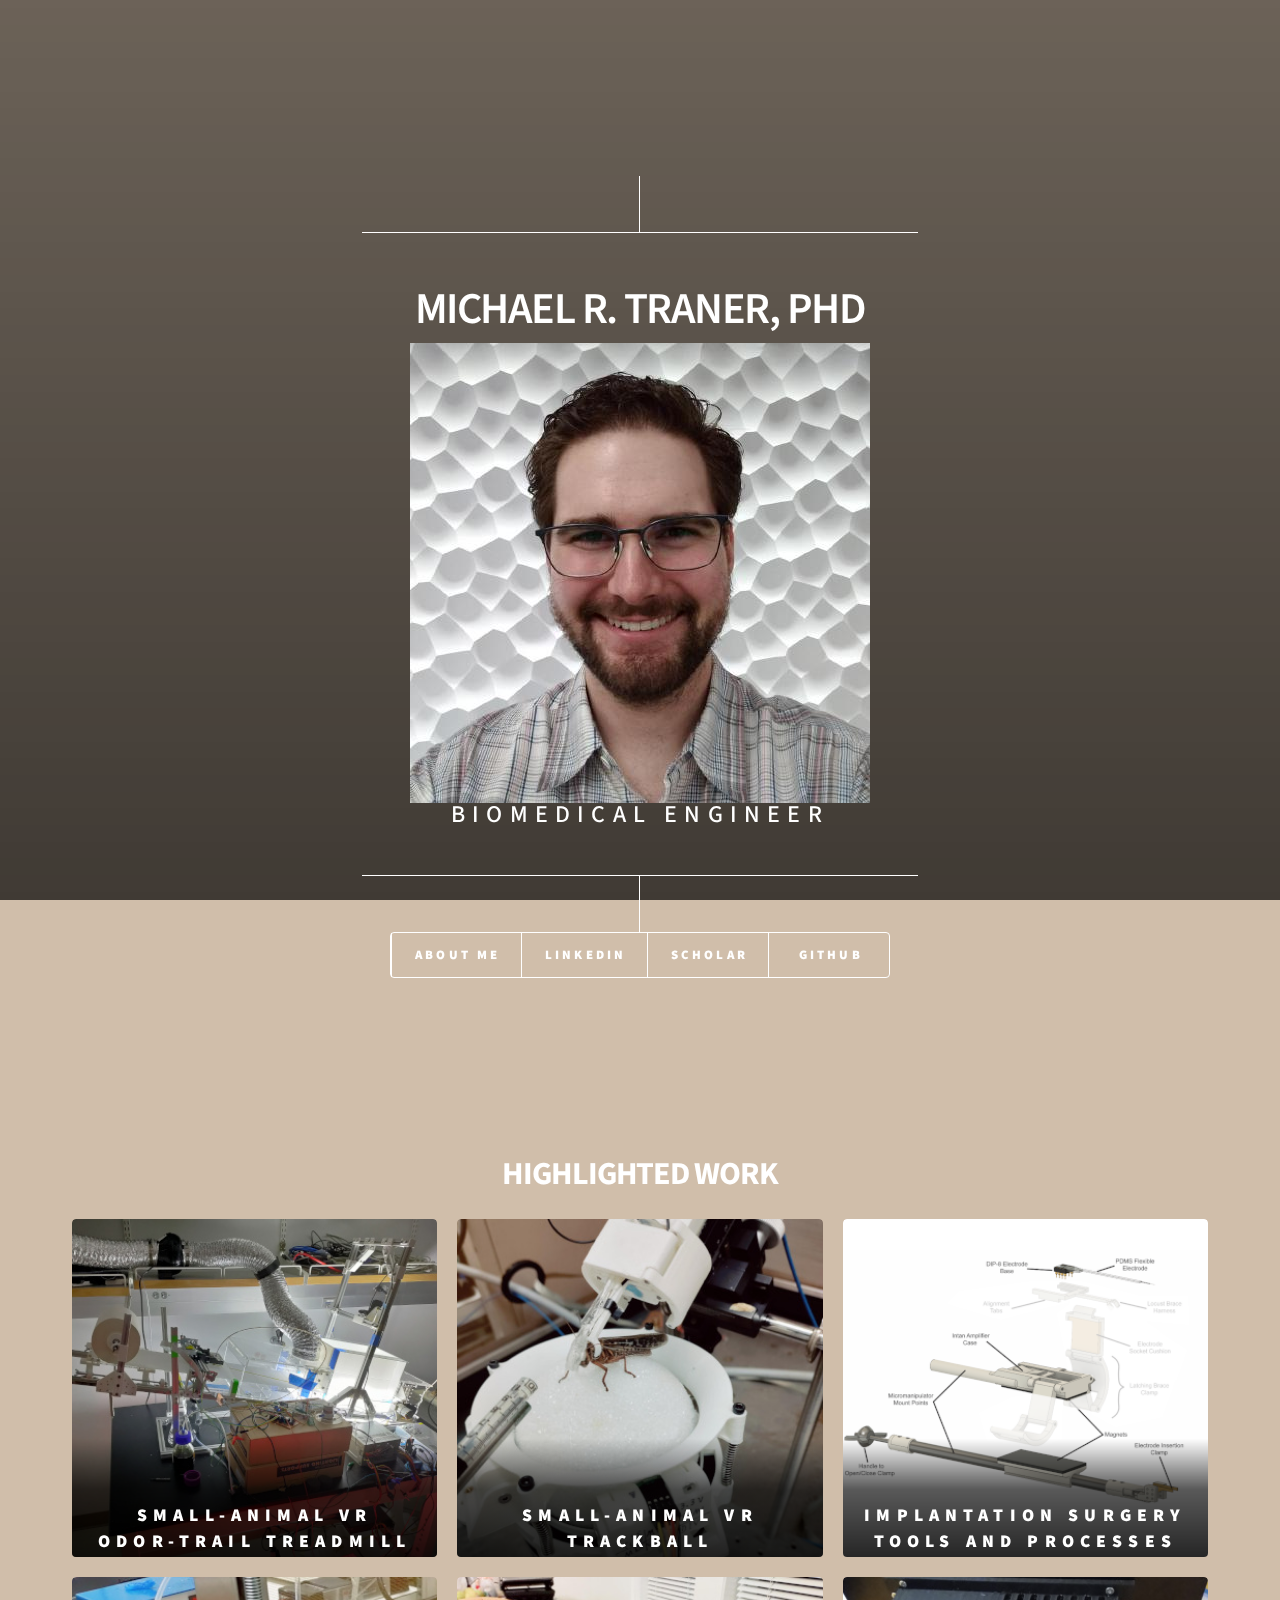
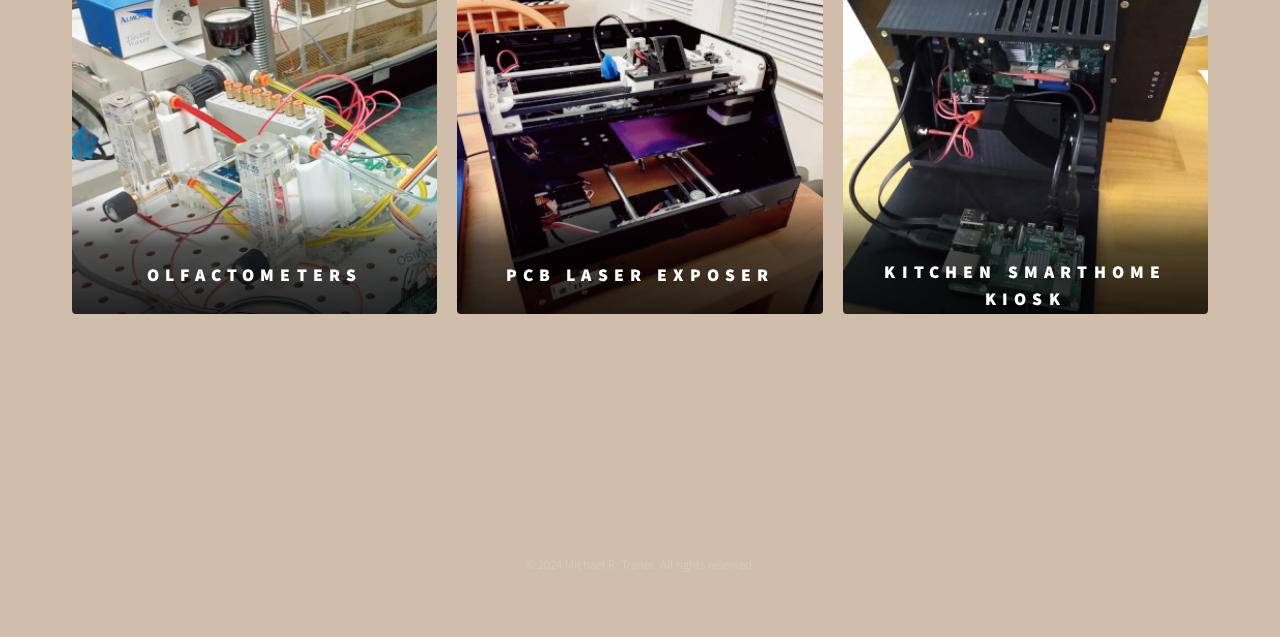
==== commit 45a434c8: "Created treadmill page" ====
--- a/index.html
+++ b/index.html
@@ -23,7 +23,7 @@
 					<div class="content">
 						<div class="inner">
 							<h1>MICHAEL R. TRANER, PHD</h1>
-							<img src="images/profPic.jpg" alt="" />
+							<img src="images/profPic.jpg" alt="" class="profPic"/>
 							<h5>BIOMEDICAL ENGINEER</h5>
 						</div>
 					</div>
@@ -52,7 +52,7 @@
 									<span class="image">
 										<img src="images/treadmillIcon.jpg" alt="" />
 									</span>
-									<a href="generic.html">
+									<a href="treadmill.html">
 										<h2>Small-Animal VR</h2><h2>Odor-Trail Treadmill</h2>
 										<!-- <div class="content">
 											<p>Sed nisl arcu euismod sit amet nisi lorem etiam dolor veroeros et feugiat.</p>
@@ -200,7 +200,7 @@
 					<footer id="footer">
 						<div class="inner">
 							<ul class="copyright">
-								<li>&copy; 2024 Michael R. Traner. All rights reserved. </li><li>Design modified from <a href="http://html5up.net">HTML5 UP</a> Dimension and Phantom </li>
+								<li>&copy; 2024 Michael R. Traner. All rights reserved.</li>
 							</ul>
 						</div>
 					</footer>
--- a/assets/css/main.css
+++ b/assets/css/main.css
@@ -166,8 +166,9 @@
 	}
 
 	p {
-		margin: 0 0 2em 0;
-	}
+		margin: 0 0 1em 0;
+	}
+	
 
 	h1 {
 		font-size: 2.75em;
@@ -237,7 +238,8 @@
 
 	h5 {
 		font-weight: 500;
-		line-height: 0.6;
+		/* line-height: 0.6; */
+		line-height: 1;
 		margin: 0 0 0em 0;
 		text-transform: uppercase;
 		letter-spacing: 0.30em;
@@ -1908,7 +1910,7 @@
 
 	ul {
 		list-style: disc;
-		margin: 0 0 2em 0;
+		margin: 0 0 1em 0;
 		padding-left: 1em;
 	}
 
@@ -2981,6 +2983,13 @@
 			overflow: hidden;
 		}
 
+		#header .profPic {
+			width: 100%; /* or specific dimensions */
+			height: auto; /* Keeps the aspect ratio */
+			object-fit: contain;
+			display: block; /* Removes any extra space at the bottom */
+		}
+
 			#header .content .inner > :last-child {
 				margin-bottom: 0;
 			}
@@ -3126,60 +3135,6 @@
 
 		}
 
-/* Main Article */
-
-#main-article {
-	padding: 0rem 0 0em 0 ;  /* Change the padding between the nav bar and the project list */
-}
-
-	@media screen and (max-width: 736px) {
-
-		#main-article {
-			/* padding: 0em 0 4em 0 ; */
-		}
-
-	}
-
-/* Footer Article */
-
-#footer-article {
-	padding: 0rem 0 0em 0 ;  /* Change the padding between the nav bar and the project list */
-}
-
-	@media screen and (max-width: 736px) {
-
-		#footer-article {
-			/* padding: 0em 0 4em 0 ; */
-		}
-
-	}
-	
-	#footer-article > .inner .copyright {
-		width: 100%;
-		padding: 0;
-		margin-top: 0em;
-		list-style: none;
-		font-size: 0.8em;
-		color: rgba(255, 255, 255, 0);
-	}
-
-		#footer-article > .inner .copyright a {
-			color: inherit;
-		}
-
-		#footer-article > .inner .copyright li {
-			display: inline-block;
-			border-left: solid 1px rgba(88, 88, 88, 0);
-			line-height: 1;
-			padding: 0 0 0 0em;
-			margin: 0 0 0 0em;
-		}
-
-			#footer-article > .inner .copyright li:first-child {
-				border-left: 0;
-				padding-left: 0;
-				margin-left: 0;
-			}
 
 
 /* Footer */
@@ -3391,6 +3346,8 @@
 
 	}
 
+
+	
 /* BG */
 
 #bg {
@@ -3453,12 +3410,99 @@
 		background-color: #000000;
 	}
 
+/* Wrapper-Article */
+#wrapper-article {
+	/* background-image: linear-gradient(to top, #403b35, #6b6257); */
+	display: -moz-flex;
+	display: -webkit-flex;
+	display: -ms-flex;
+	display: flex;
+	-moz-flex-direction: column;
+	-webkit-flex-direction: column;
+	-ms-flex-direction: column;
+	flex-direction: column;
+	-moz-align-items: center;
+	-webkit-align-items: center;
+	-ms-align-items: center;
+	align-items: center;
+	-moz-justify-content: space-between;
+	-webkit-justify-content: space-between;
+	-ms-justify-content: space-between;
+	justify-content: space-between;
+	position: relative;
+	min-height: 100vh;
+	width: 100%;
+	padding: 4rem 2rem;
+	margin: 0 auto;
+	max-width: 75rem;
+	z-index: 3;
+
+	background-image: linear-gradient(to top, #403b35, #6b6257);
+	max-width: 100%;
+}
+
+/* Main Article */
+
+#main-article {
+	padding: 0rem 0 0em 0 ;  /* Change the padding between the nav bar and the project list */
+	max-width: 75rem;
+}
+
+	@media screen and (max-width: 736px) {
+
+		#main-article {
+			/* padding: 0em 0 4em 0 ; */
+		}
+
+	}
+
+/* Footer Article */
+
+#footer-article {
+	padding: 0rem 0 0em 0 ;  /* Change the padding between the nav bar and the project list */
+}
+
+	@media screen and (max-width: 736px) {
+
+		#footer-article {
+			/* padding: 0em 0 4em 0 ; */
+		}
+
+	}
+	
+	#footer-article > .inner .copyright {
+		width: 100%;
+		padding: 0;
+		margin-top: 0em;
+		list-style: none;
+		font-size: 0.8em;
+		color: rgba(255, 255, 255, 0.587);
+	}
+
+		#footer-article > .inner .copyright a {
+			color: inherit;
+		}
+
+		#footer-article > .inner .copyright li {
+			display: inline-block;
+			/* border-left: solid 1px rgba(88, 88, 88, 0); */
+			line-height: 1;
+			padding: 0 0 0 0em;
+			margin: 0 0 0 0em;
+		}
+
+			#footer-article > .inner .copyright li:first-child {
+				border-left: 0;
+				padding-left: 0;
+				margin-left: 0;
+			}
+
 
 /* BG-article */
 
 #bg-article {
-	background-color: #000000;
-	background-image: linear-gradient(to top, rgba(0, 0, 0, 0.696), rgba(0, 0, 0, 0.482)), url("../../images/overlay.png");
+	/* background-color: #000000;
+	background-image: linear-gradient(to top, rgb(0, 0, 0), rgba(0, 0, 0, 0.482)); */
 	background-size: auto,256px 256px;
 	background-position: center,center;
 	background-repeat: no-repeat,repeat;
@@ -3530,4 +3574,5 @@
 
 	body.is-preload #bg-article:before {
 		background-color: #000000;
-	} */+	} */
+
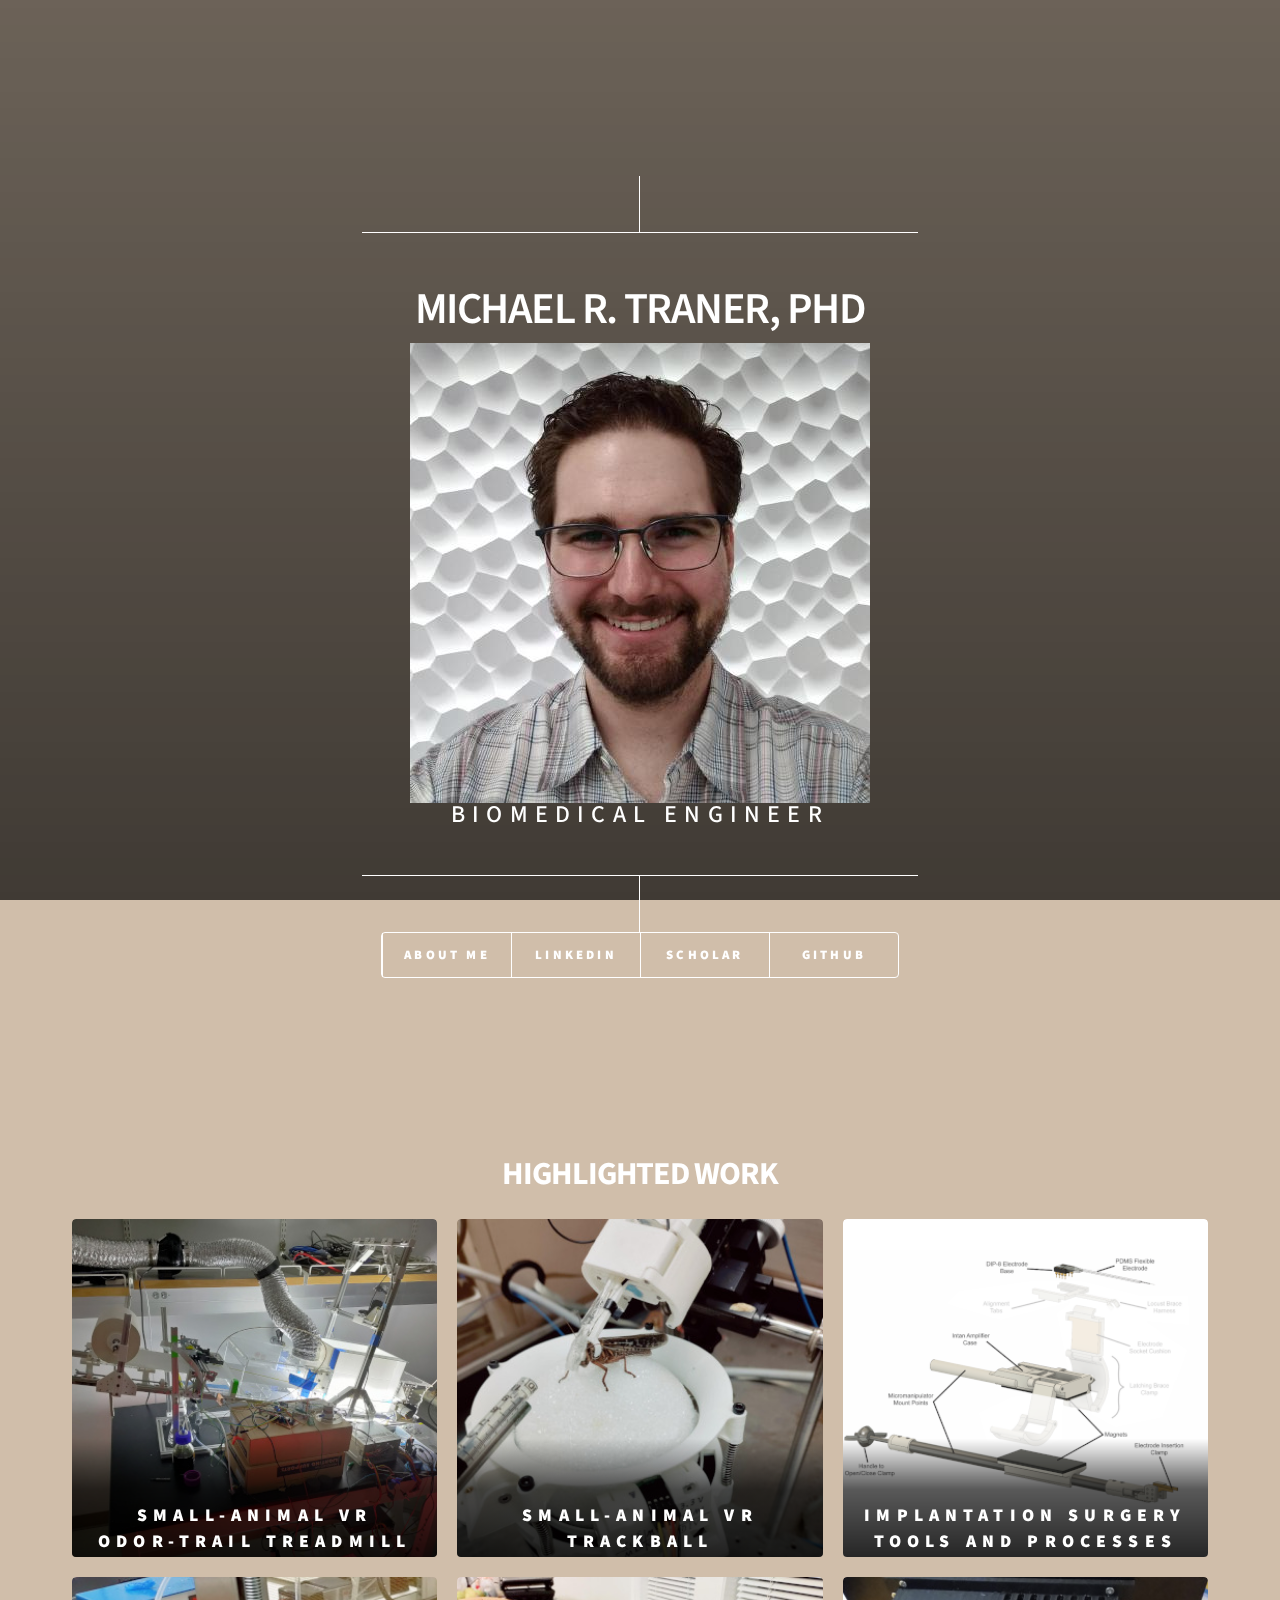
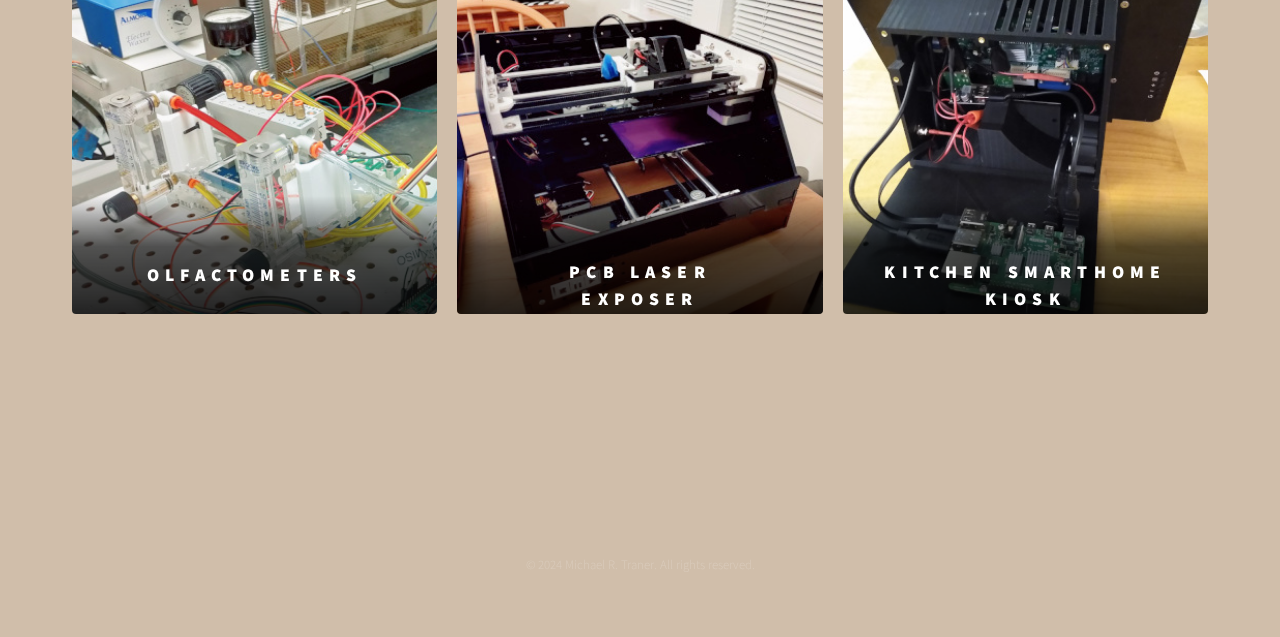
==== commit cd3ebfb4: "Fixed title formatting" ====
--- a/index.html
+++ b/index.html
@@ -63,7 +63,7 @@
 									<span class="image">
 										<img src="images/trackballIcon.jpeg" alt="" />
 									</span>
-									<a href="generic.html">
+									<a href="trackball.html">
 										<h2>Small-Animal VR</h2><h2>Trackball</h2>
 										<!-- <div class="content">
 											<p>Sed nisl arcu euismod sit amet nisi lorem etiam dolor veroeros et feugiat.</p>
@@ -74,7 +74,7 @@
 									<span class="image">
 										<img src="images/minInvIcon.png" alt="" />
 									</span>
-									<a href="generic.html">
+									<a href="implantSurgery.html">
 										<h2>Implantation Surgery Tools and Processes</h2>
 										<!-- <div class="content">
 											<p>Sed nisl arcu euismod sit amet nisi lorem etiam dolor veroeros et feugiat.</p>
@@ -85,7 +85,7 @@
 									<span class="image">
 										<img src="images/olfactIcon.jpg" alt="" />
 									</span>
-									<a href="generic.html">
+									<a href="olfactometers.html">
 										<h2>Olfactometers</h2>
 										<h5> &nbsp </h5>
 										<!-- <div class="content">
@@ -97,9 +97,10 @@
 									<span class="image">
 										<img src="images/laserExpIcon.jpeg" alt="" />
 									</span>
-									<a href="generic.html">
-										<h2>PCB Laser Exposer</h2>
-										<h5> &nbsp </h5>
+									<a href="laserExposer.html">
+										<h2>PCB Laser</h2>
+										<h2>Exposer</h2>
+										<!-- <h5> &nbsp </h5> -->
 										<!-- <div class="content">
 											<p>Sed nisl arcu euismod sit amet nisi lorem etiam dolor veroeros et feugiat.</p>
 										</div> -->
@@ -109,7 +110,7 @@
 									<span class="image">
 										<img src="images/kioskIcon.jpg" alt="" />
 									</span>
-									<a href="generic.html">
+									<a href="smarthomeKitchenKiosk.html">
 										<h2>Kitchen Smarthome Kiosk</h2>
 										<!-- <div class="content">
 											<p>Sed nisl arcu euismod sit amet nisi lorem etiam dolor veroeros et feugiat.</p>
--- a/assets/css/main.css
+++ b/assets/css/main.css
@@ -168,7 +168,6 @@
 	p {
 		margin: 0 0 1em 0;
 	}
-	
 
 	h1 {
 		font-size: 2.75em;
@@ -2979,7 +2978,7 @@
 			-ms-transition-delay: 0.25s;
 			transition-delay: 0.25s;
 			padding: 3rem 3rem;
-			max-height: 400rem;
+			max-height: 60rem;
 			overflow: hidden;
 		}
 
@@ -3020,11 +3019,11 @@
 
 			#header nav ul li a {
 				display: block;
-				min-width: 7.5rem;
-				/* min-width: 12rem; */
+				/* min-width: 7.5rem; */
+				min-width: 8rem;
 				height: 2.75rem;
 				line-height: 2.75rem;
-				padding: 0 1.25rem 0 1.45rem;
+				/* padding: 0 1.25rem 0 1.45rem; */
 				text-transform: uppercase;
 				letter-spacing: 0.2rem;
 				font-size: 0.8rem;
